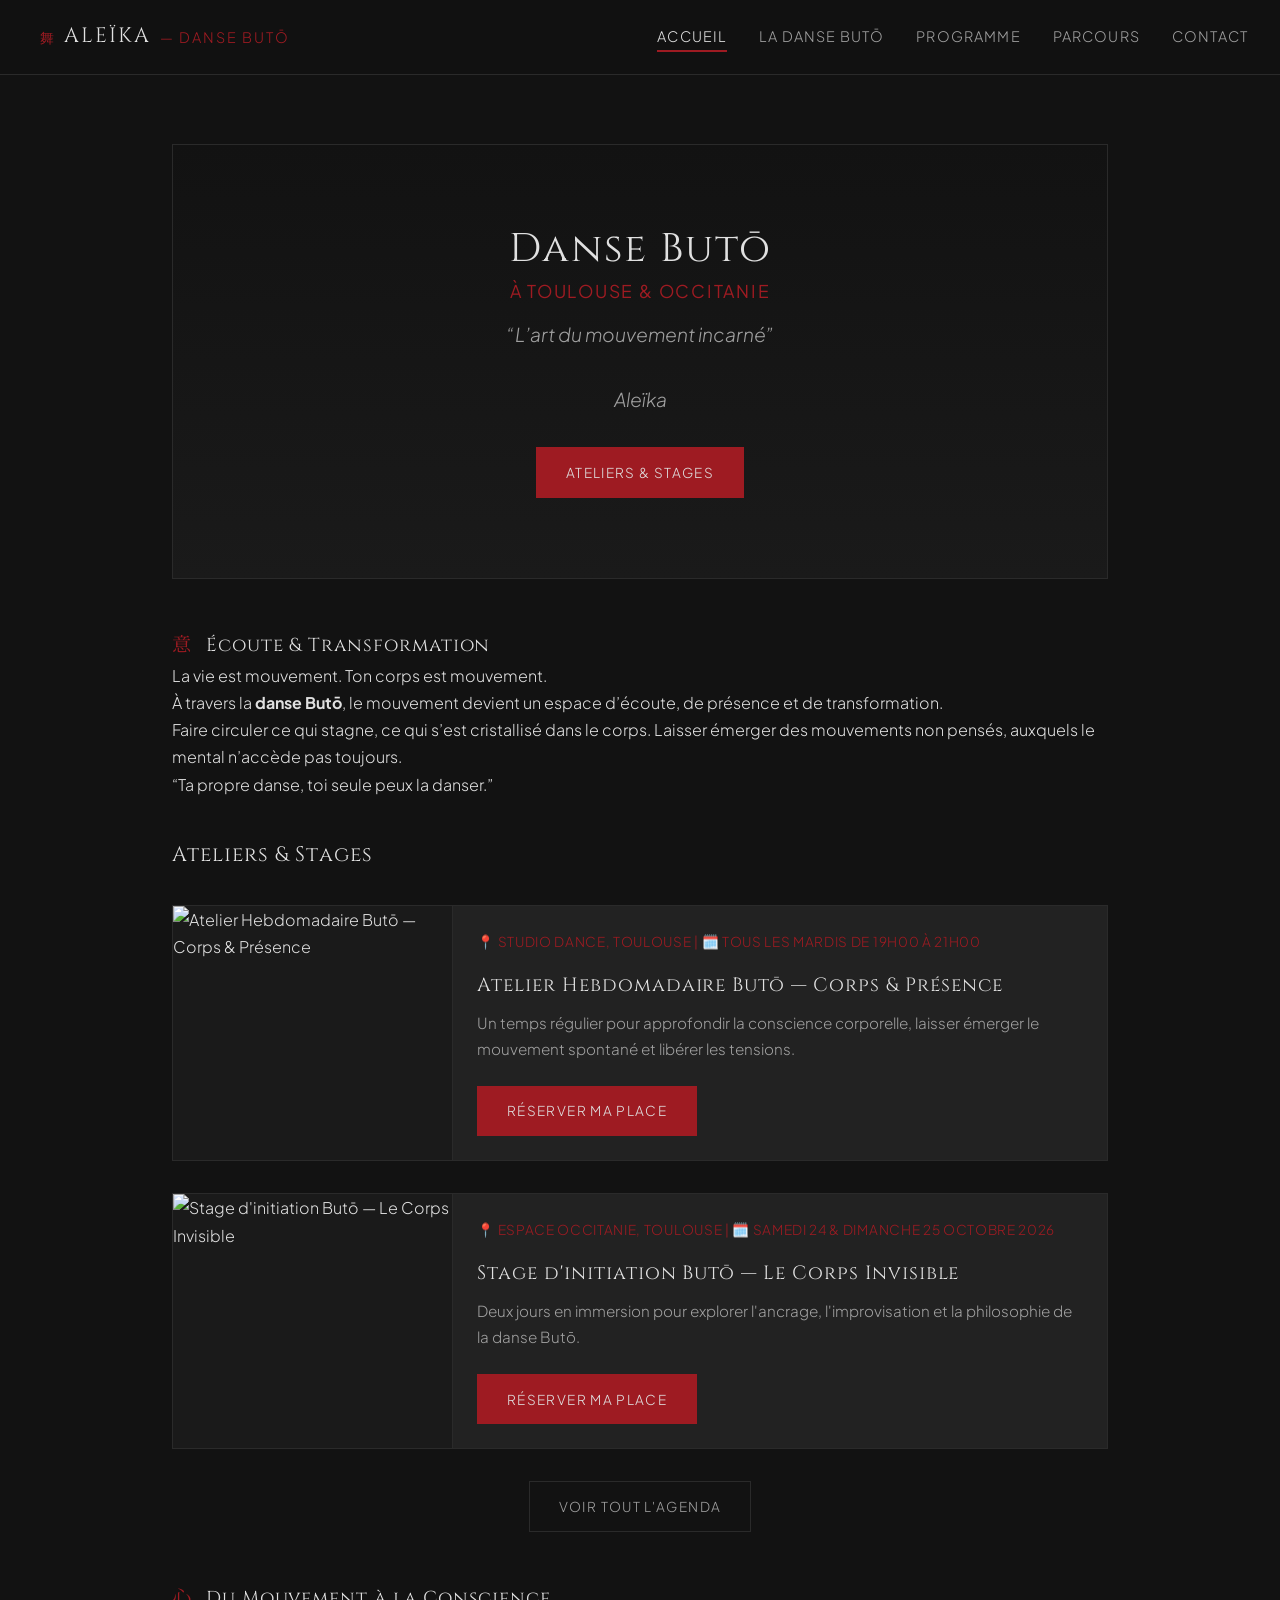
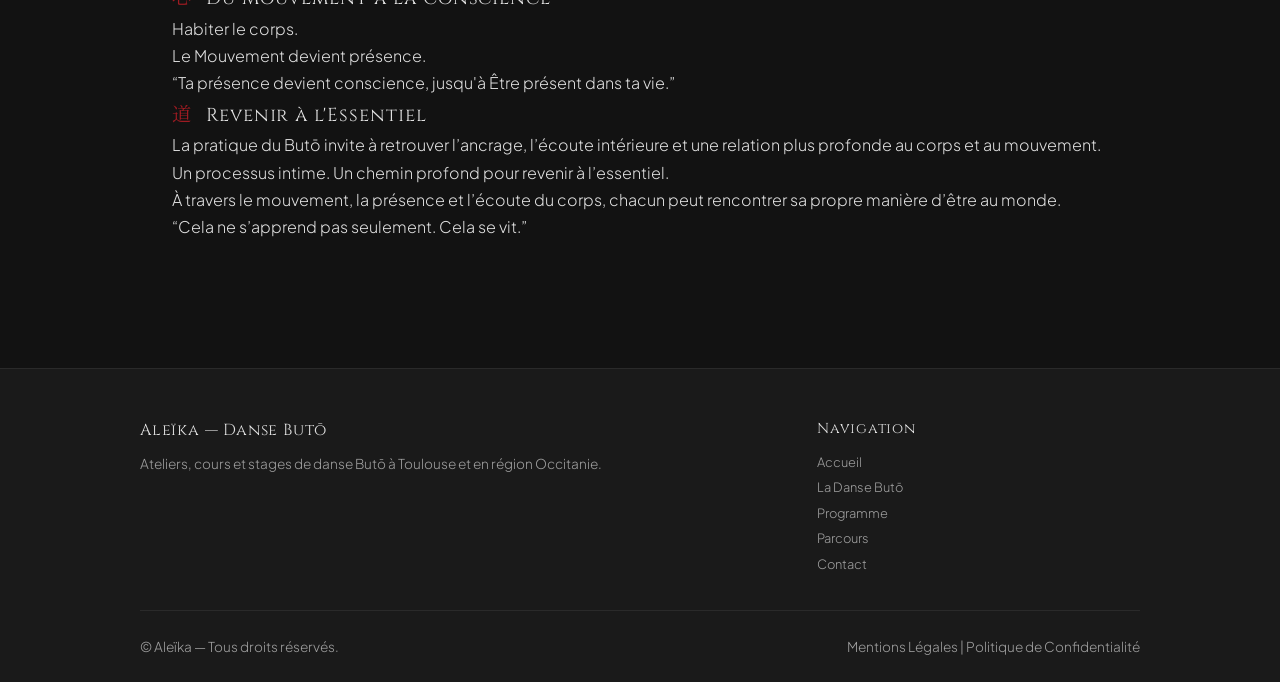
==== index.html @ 70f214c7 "Refactor hero section and add quote cards Updated subtitles and added quote cards for better content" ====
<!DOCTYPE html>
<html lang="fr">
<head>
  <meta charset="UTF-8">
  <meta name="viewport" content="width=device-width, initial-scale=1.0">
  <title>Aleïka — Danse Butō à Toulouse & Occitanie</title>
  <meta name="description" content="Ateliers, cours et stages de danse Butō à Toulouse et en région Occitanie avec Aleïka. L'art du mouvement incarné.">
  
  <link rel="preconnect" href="https://fonts.googleapis.com">
  <link rel="preconnect" href="https://fonts.gstatic.com" crossorigin>
  <link href="https://fonts.googleapis.com/css2?family=Cinzel:wght@400;600&family=Noto+Serif+JP:wght@300;400;600&family=Plus+Jakarta+Sans:wght@300;400;500;600&display=swap" rel="stylesheet">
  <link rel="stylesheet" href="style.css">
</head>
<body>

  <div id="main-header"></div>

  <main>
    <section class="page-section">
      
      <!-- HERO SECTION -->
      <div class="hero">
        <h1 class="page-title-hero">
          Danse Butō
          <span class="location-subtitle">à Toulouse & Occitanie</span>
        </h1>
        <p class="subtitle">“L’art du mouvement incarné”</p>
        <p class="subtitle brand-name">Aleïka</p>
        <a href="stages-ateliers.html" class="btn">Ateliers & Stages</a>
      </div>

      <!-- QUOTE BOX 1 : L'écoute du corps -->
      <article class="quote-card">
        <h3 class="quote-title"><span class="kanji-accent">意</span> Écoute & Transformation</h3>
        <div class="quote-body">
          <p>La vie est mouvement. Ton corps est mouvement.</p>
          <p>À travers la <strong>danse Butō</strong>, le mouvement devient un espace d’écoute, de présence et de transformation.</p>
          <p>Faire circuler ce qui stagne, ce qui s’est cristallisé dans le corps. Laisser émerger des mouvements non pensés, auxquels le mental n’accède pas toujours.</p>
        </div>
        <div class="quote-highlight">
          “Ta propre danse, toi seule peux la danser.”
        </div>
      </article>

      <!-- SECTION EVENEMENTS -->
      <h2 class="section-subtitle">Ateliers & Stages</h2>
      <div id="home-events-preview" class="events-grid"></div>
      
      <div style="text-align: center; margin-top: 2rem; margin-bottom: 3rem;">
        <a href="stages-ateliers.html" class="btn btn-secondary">Voir tout l'agenda</a>
      </div>

      <!-- QUOTE BOX 2 : La Présence et la Conscience -->
      <article class="quote-card">
        <h3 class="quote-title"><span class="kanji-accent">心</span> Du Mouvement à la Conscience</h3>
        <div class="quote-body">
          <p>Habiter le corps.</p>
          <p>Le Mouvement devient présence.</p>
        </div>
        <div class="quote-highlight">
          “Ta présence devient conscience, jusqu'à Être présent dans ta vie.”
        </div>
      </article>

      <!-- QUOTE BOX 3 : L'Expérience vécue -->
      <article class="quote-card">
        <h3 class="quote-title"><span class="kanji-accent">道</span> Revenir à l'Essentiel</h3>
        <div class="quote-body">
          <p>La pratique du Butō invite à retrouver l’ancrage, l’écoute intérieure et une relation plus profonde au corps et au mouvement.</p>
          <p>Un processus intime. Un chemin profond pour revenir à l’essentiel.</p>
          <p>À travers le mouvement, la présence et l’écoute du corps, chacun peut rencontrer sa propre manière d’être au monde.</p>
        </div>
        <div class="quote-highlight">
          “Cela ne s’apprend pas seulement. Cela se vit.”
        </div>
      </article>

    </section>
  </main>

  <div id="main-footer"></div>

  <script src="components.js"></script>
</body>
</html>
---- style.css ----
/* ==========================================================================
   1. CHARTE GRAPHIQUE & VARIABLES
   ========================================================================== */
:root {
  --bg-main: #121212;         /* Gris charbon très sombre */
  --bg-surface: #1a1a1a;      /* Charbon légèrement plus clair */
  --bg-card: #222222;         /* Cartes & modules */
  --text-main: #e0e0e0;       /* Blanc cassé / Gris clair */
  --text-muted: #a0a0a0;      /* Gris secondaire */
  --accent-carmine: #9e1b22;  /* Rouge carmin */
  --accent-hover: #bd2129;    /* Rouge carmin survol */
  --border-color: #2a2a2a;    /* Lignes épurées */
  --font-title: 'Cinzel', 'Noto Serif JP', serif;
  --font-body: 'Plus Jakarta Sans', sans-serif;
}

/* ==========================================================================
   2. REINITIALISATION & BASE
   ========================================================================== */
* {
  box-sizing: border-box;
  margin: 0;
  padding: 0;
}

html {
  scroll-behavior: smooth;
}

body {
  background-color: var(--bg-main);
  color: var(--text-main);
  font-family: var(--font-body);
  font-weight: 300;
  line-height: 1.7;
  overflow-x: hidden;
}

h1, h2, h3, h4 {
  font-family: var(--font-title);
  color: var(--text-main);
  font-weight: 400;
  letter-spacing: 0.05em;
}

a {
  color: inherit;
  text-decoration: none;
  transition: all 0.3s ease;
}

ul {
  list-style: none;
}

.kanji-accent {
  font-family: 'Noto Serif JP', serif;
  color: var(--accent-carmine);
  font-size: 1.2rem;
  margin-right: 8px;
}

/* ==========================================================================
   3. NAVIGATION (HEADER)
   ========================================================================== */
.header {
  position: fixed;
  top: 0;
  left: 0;
  width: 100%;
  background-color: rgba(18, 18, 18, 0.95);
  backdrop-filter: blur(8px);
  border-bottom: 1px solid var(--border-color);
  z-index: 1000;
  padding: 1.2rem 2rem;
  display: flex;
  justify-content: space-between;
  align-items: center;
}

.brand {
  font-family: var(--font-title);
  font-size: 1.3rem;
  letter-spacing: 0.1em;
  text-transform: uppercase;
  display: flex;
  align-items: center;
}

.brand span {
  color: var(--accent-carmine);
  margin-left: 0.5rem;
  font-size: 0.9rem;
  font-family: var(--font-body);
}

/* --- MENU DESKTOP (Fixé ici) --- */
.nav-menu {
  display: flex;             /* Affiche les liens en ligne sur PC */
  flex-direction: row;
  gap: 2rem;
  list-style: none;
  margin: 0;
  padding: 0;
}

.nav-link {
  font-size: 0.9rem;
  text-transform: uppercase;
  letter-spacing: 0.08em;
  color: var(--text-muted);
  cursor: pointer;
  position: relative;
  padding-bottom: 4px;
  text-decoration: none;
  display: inline-block;
}

.nav-link:hover,
.nav-link.active {
  color: var(--text-main);
}

.nav-link.active::after {
  content: '';
  position: absolute;
  bottom: 0;
  left: 0;
  width: 100%;
  height: 2px;
  background-color: var(--accent-carmine);
}

.menu-toggle {
  display: none; /* Caché sur desktop */
  background: none;
  border: none;
  color: var(--text-main);
  font-size: 1.5rem;
  cursor: pointer;
}

/* --- MENU MOBILE --- */
@media (max-width: 768px) {
  .menu-toggle {
    display: block; /* Visible uniquement sur mobile */
  }

  .nav-menu {
    position: fixed;
    top: 65px;
    left: 0;
    width: 100%;
    background-color: var(--bg-surface);
    flex-direction: column;
    gap: 0;
    border-bottom: 1px solid var(--border-color);
    display: none; /* Masqué par défaut sur mobile */
  }

  .nav-menu.mobile-open {
    display: flex; /* S'affiche quand le bouton burger est cliqué */
  }

  .nav-link {
    padding: 1.2rem 2rem;
    border-bottom: 1px solid var(--border-color);
    width: 100%;
    display: block;
  }

  .nav-link.active::after {
    display: none;
  }
}
/* ==========================================================================
   4. LAYOUT DES PAGES
   ========================================================================== */
main {
  margin-top: 80px;
  min-height: calc(100vh - 160px);
}

.page-section {
  padding: 4rem 2rem;
  max-width: 1000px;
  margin: 0 auto;
  animation: fadeIn 0.4s ease-in-out;
}

@keyframes fadeIn {
  from { opacity: 0; transform: translateY(8px); }
  to { opacity: 1; transform: translateY(0); }
}

/* ==========================================================================
   5. COMPOSANTS TYPOGRAPHIQUES & BOUTONS
   ========================================================================== */
.page-title {
  font-size: 2rem;
  margin-bottom: 2rem;
  border-bottom: 1px solid var(--border-color);
  padding-bottom: 1rem;
  position: relative;
}

.page-title::after {
  content: '';
  position: absolute;
  bottom: -1px;
  left: 0;
  width: 60px;
  height: 2px;
  background-color: var(--accent-carmine);
}

.section-subtitle {
  font-size: 1.3rem;
  margin: 2.5rem 0 1rem 0;
  color: var(--text-main);
}

.page-title-hero {
  font-size: 2.5rem; /* Très grand pour "Danse Butō" */
  font-family: var(--font-title);
  color: var(--text-main);
  text-align: center;
}

.location-subtitle {
  display: block; /* Met la localisation sur une ligne en dessous */
  font-size: 1.1rem; /* Plus petit et élégant */
  color: var(--accent-carmine);
  font-family: var(--font-body);
  letter-spacing: 0.1em;
  text-transform: uppercase;
  margin-top: 0.5rem;
}

.btn {
  display: inline-block;
  background-color: var(--accent-carmine);
  color: var(--text-main);
  padding: 0.8rem 1.8rem;
  border: 1px solid var(--accent-carmine);
  font-size: 0.85rem;
  text-transform: uppercase;
  letter-spacing: 0.1em;
  cursor: pointer;
  transition: all 0.3s ease;
  text-align: center;
}

.btn:hover {
  background-color: var(--accent-hover);
  border-color: var(--accent-hover);
}

.btn-secondary {
  background-color: transparent;
  border-color: var(--border-color);
  color: var(--text-muted);
}

.btn-secondary:hover {
  background-color: var(--bg-surface);
  border-color: var(--text-muted);
  color: var(--text-main);
}

.btn-disabled {
  background-color: #333333;
  border-color: #333333;
  color: #777777;
  cursor: not-allowed;
}

/* ==========================================================================
   6. SECTIONS SPECIFIQUES
   ========================================================================== */

/* Hero Section */
.hero {
  text-align: center;
  padding: 5rem 1rem;
  background: linear-gradient(180deg, var(--bg-main) 0%, var(--bg-surface) 100%);
  border: 1px solid var(--border-color);
  margin-bottom: 3rem;
}

.hero h1 {
  font-size: 2.5rem;
  margin-bottom: 1rem;
  line-height: 1.2;
}

.hero .subtitle {
  font-size: 1.2rem;
  color: var(--text-muted);
  font-style: italic;
  margin-bottom: 2rem;
}

/* Quote Box */
.quote-box {
  background-color: var(--bg-surface);
  border-left: 3px solid var(--accent-carmine);
  padding: 2rem;
  margin: 2rem 0;
  font-size: 1rem;
  line-height: 1.9;
}

.quote-box p {
  margin-bottom: 1rem;
}

.quote-box p:last-child {
  margin-bottom: 0;
}

.highlight {
  color: var(--text-main);
  font-weight: 600;
}

/* Events Grid */
.events-grid {
  display: grid;
  grid-template-columns: 1fr;
  gap: 2rem;
  margin-top: 2rem;
}

.event-card {
  background-color: var(--bg-card);
  border: 1px solid var(--border-color);
  display: flex;
  flex-direction: column;
  overflow: hidden;
}

@media (min-width: 768px) {
  .event-card {
    flex-direction: row;
  }
}

.event-image {
  width: 100%;
  height: 200px;
  object-fit: cover;
  background-color: var(--bg-surface);
  border-bottom: 1px solid var(--border-color);
}

@media (min-width: 768px) {
  .event-image {
    width: 30%;
    height: auto;
    border-bottom: none;
    border-right: 1px solid var(--border-color);
  }
}

.event-content {
  padding: 1.5rem;
  flex: 1;
  display: flex;
  flex-direction: column;
  justify-content: space-between;
}

.event-title {
  font-size: 1.2rem;
  margin-bottom: 0.5rem;
}

.event-meta {
  font-size: 0.85rem;
  color: var(--accent-carmine);
  margin-bottom: 1rem;
  text-transform: uppercase;
  letter-spacing: 0.05em;
}

.event-desc {
  font-size: 0.95rem;
  color: var(--text-muted);
  margin-bottom: 1.5rem;
}

.event-footer {
  display: flex;
  justify-content: flex-start;
  align-items: center;
  margin-top: auto;
}

/* Grille Tarifaire */
.pricing-grid {
  display: grid;
  grid-template-columns: 1fr;
  gap: 1.5rem;
  margin: 2rem 0;
}

@media (min-width: 600px) {
  .pricing-grid {
    grid-template-columns: 1fr 1fr;
  }
}

.pricing-card {
  background-color: var(--bg-surface);
  border: 1px solid var(--border-color);
  padding: 1.5rem;
}

.pricing-card h3 {
  font-size: 1.1rem;
  margin-bottom: 1rem;
  color: var(--accent-carmine);
}

/* Social Links */
.social-links {
  display: flex;
  gap: 1.5rem;
  margin-top: 1.5rem;
}

.social-link {
  display: inline-flex;
  align-items: center;
  gap: 0.5rem;
  color: var(--text-muted);
  border: 1px solid var(--border-color);
  padding: 0.5rem 1rem;
  font-size: 0.85rem;
}

.social-link:hover {
  color: var(--text-main);
  border-color: var(--accent-carmine);
}

/* ==========================================================================
   7. FOOTER
   ========================================================================== */
.footer {
  background-color: var(--bg-surface);
  border-top: 1px solid var(--border-color);
  padding: 3rem 2rem 1.5rem 2rem;
  margin-top: 4rem;
  font-size: 0.85rem;
  color: var(--text-muted);
}

.footer-content {
  max-width: 1000px;
  margin: 0 auto;
  display: grid;
  grid-template-columns: 1fr;
  gap: 2rem;
  margin-bottom: 2rem;
}

@media (min-width: 768px) {
  .footer-content {
    grid-template-columns: 2fr 1fr;
  }
}

.footer-links a:hover {
  color: var(--text-main);
}

.footer-bottom {
  max-width: 1000px;
  margin: 0 auto;
  padding-top: 1.5rem;
  border-top: 1px solid var(--border-color);
  display: flex;
  flex-direction: column;
  gap: 1rem;
  align-items: center;
  text-align: center;
}

@media (min-width: 600px) {
  .footer-bottom {
    flex-direction: row;
    justify-content: space-between;
  }
}
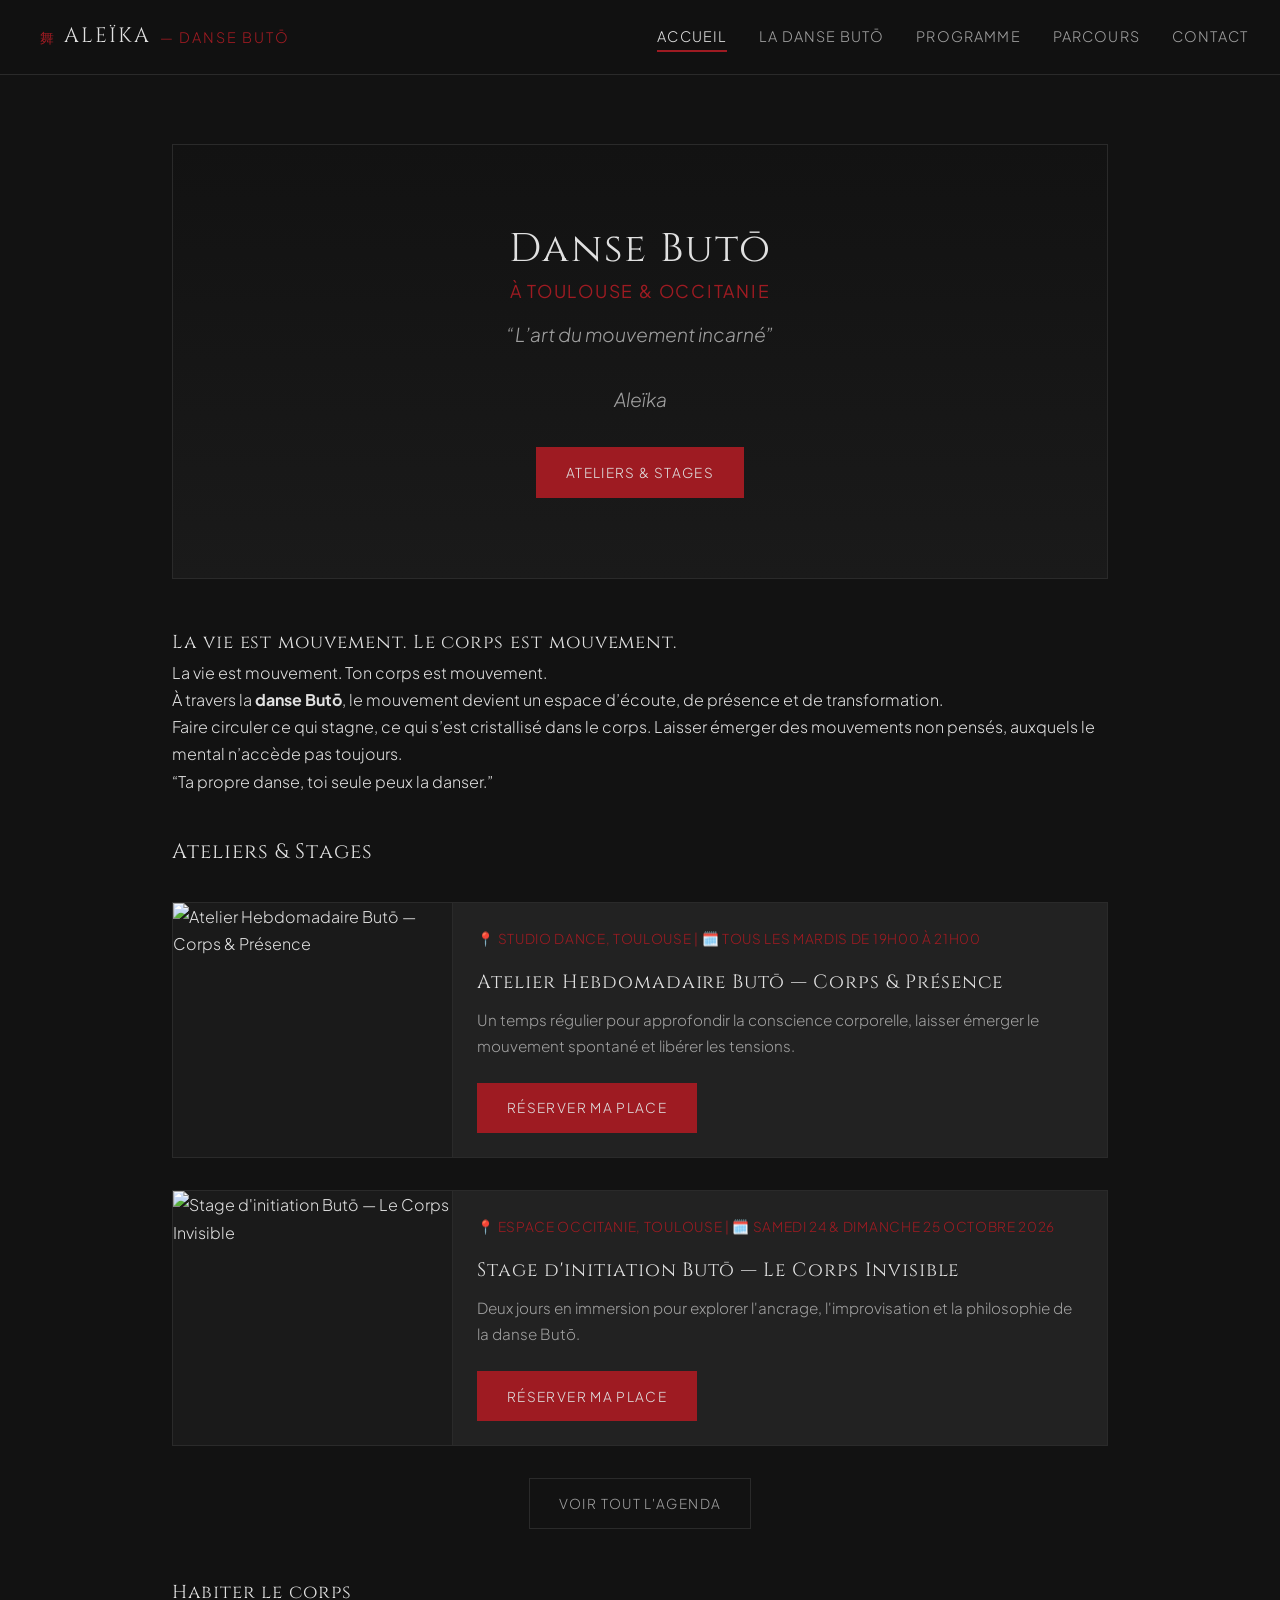
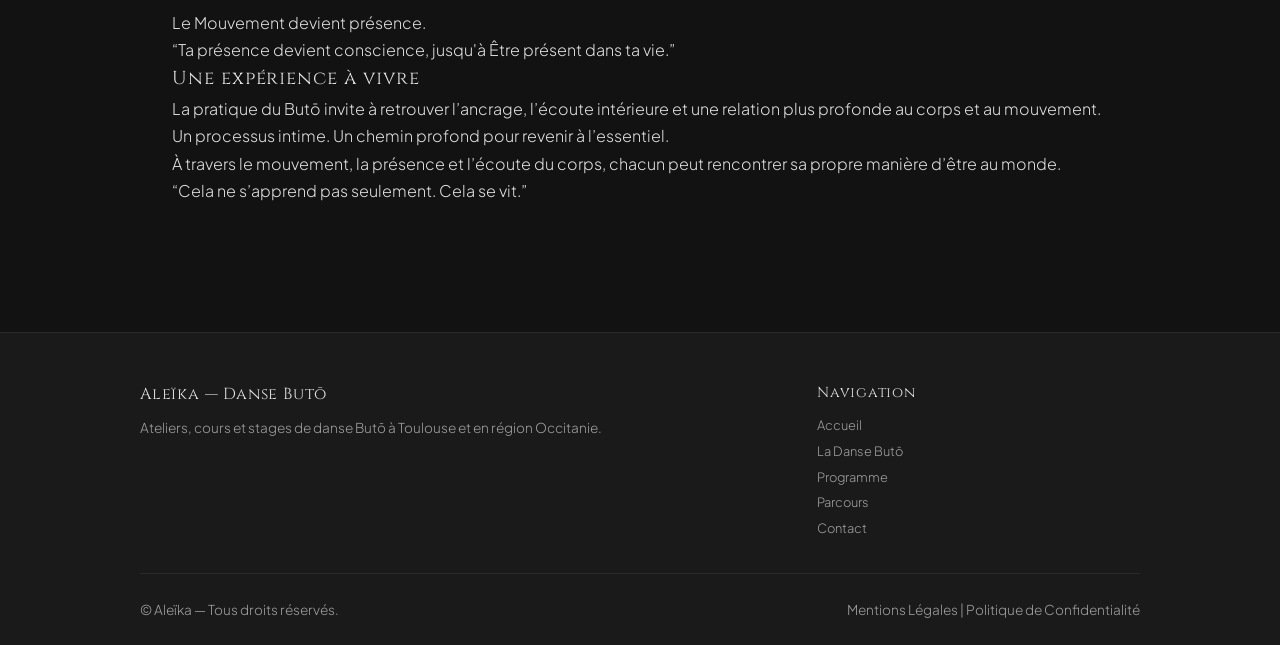
==== commit b9923182: "Update quote titles in index.html" ====
--- a/index.html
+++ b/index.html
@@ -31,7 +31,7 @@
 
       <!-- QUOTE BOX 1 : L'écoute du corps -->
       <article class="quote-card">
-        <h3 class="quote-title"><span class="kanji-accent">意</span> Écoute & Transformation</h3>
+        <h3 class="quote-title">La vie est mouvement. Le corps est mouvement.</h3>
         <div class="quote-body">
           <p>La vie est mouvement. Ton corps est mouvement.</p>
           <p>À travers la <strong>danse Butō</strong>, le mouvement devient un espace d’écoute, de présence et de transformation.</p>
@@ -52,9 +52,8 @@
 
       <!-- QUOTE BOX 2 : La Présence et la Conscience -->
       <article class="quote-card">
-        <h3 class="quote-title"><span class="kanji-accent">心</span> Du Mouvement à la Conscience</h3>
+        <h3 class="quote-title">Habiter le corps</h3>
         <div class="quote-body">
-          <p>Habiter le corps.</p>
           <p>Le Mouvement devient présence.</p>
         </div>
         <div class="quote-highlight">
@@ -64,7 +63,7 @@
 
       <!-- QUOTE BOX 3 : L'Expérience vécue -->
       <article class="quote-card">
-        <h3 class="quote-title"><span class="kanji-accent">道</span> Revenir à l'Essentiel</h3>
+        <h3 class="quote-title">Une expérience à vivre</h3>
         <div class="quote-body">
           <p>La pratique du Butō invite à retrouver l’ancrage, l’écoute intérieure et une relation plus profonde au corps et au mouvement.</p>
           <p>Un processus intime. Un chemin profond pour revenir à l’essentiel.</p>
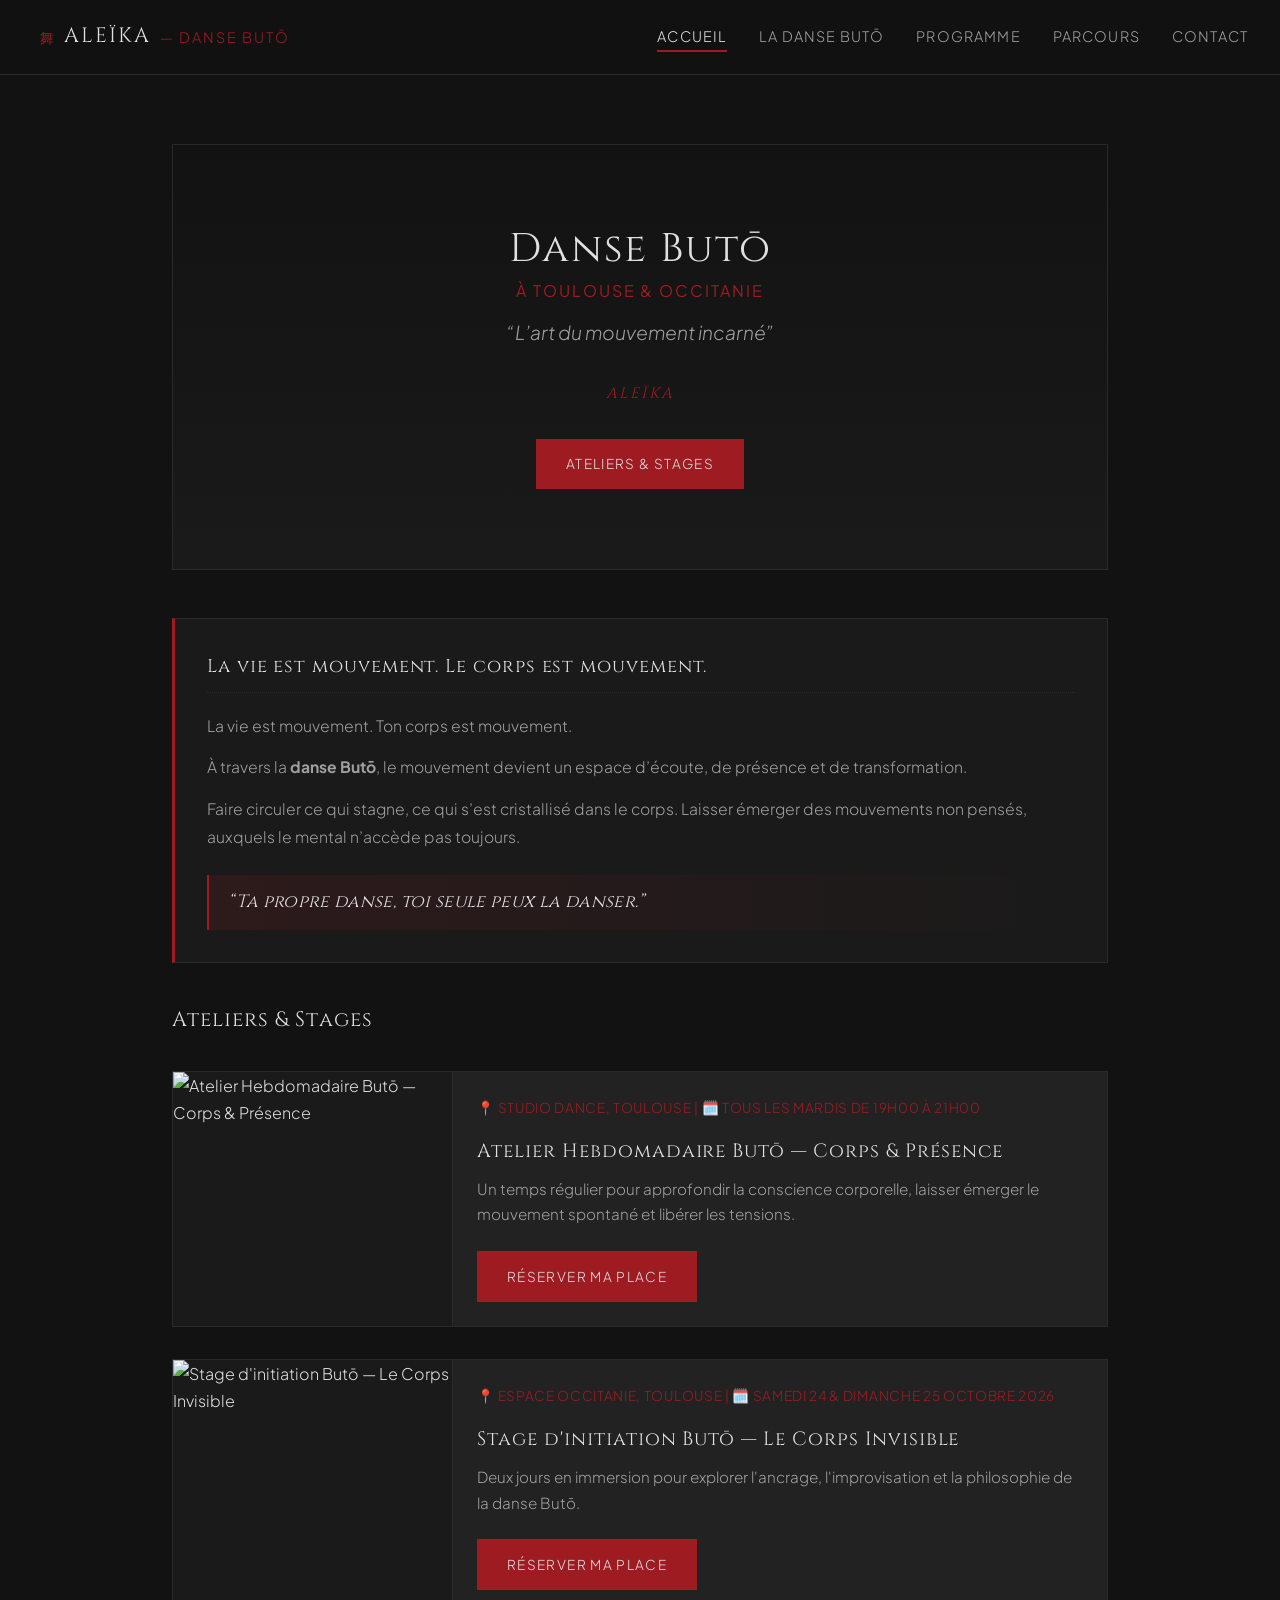
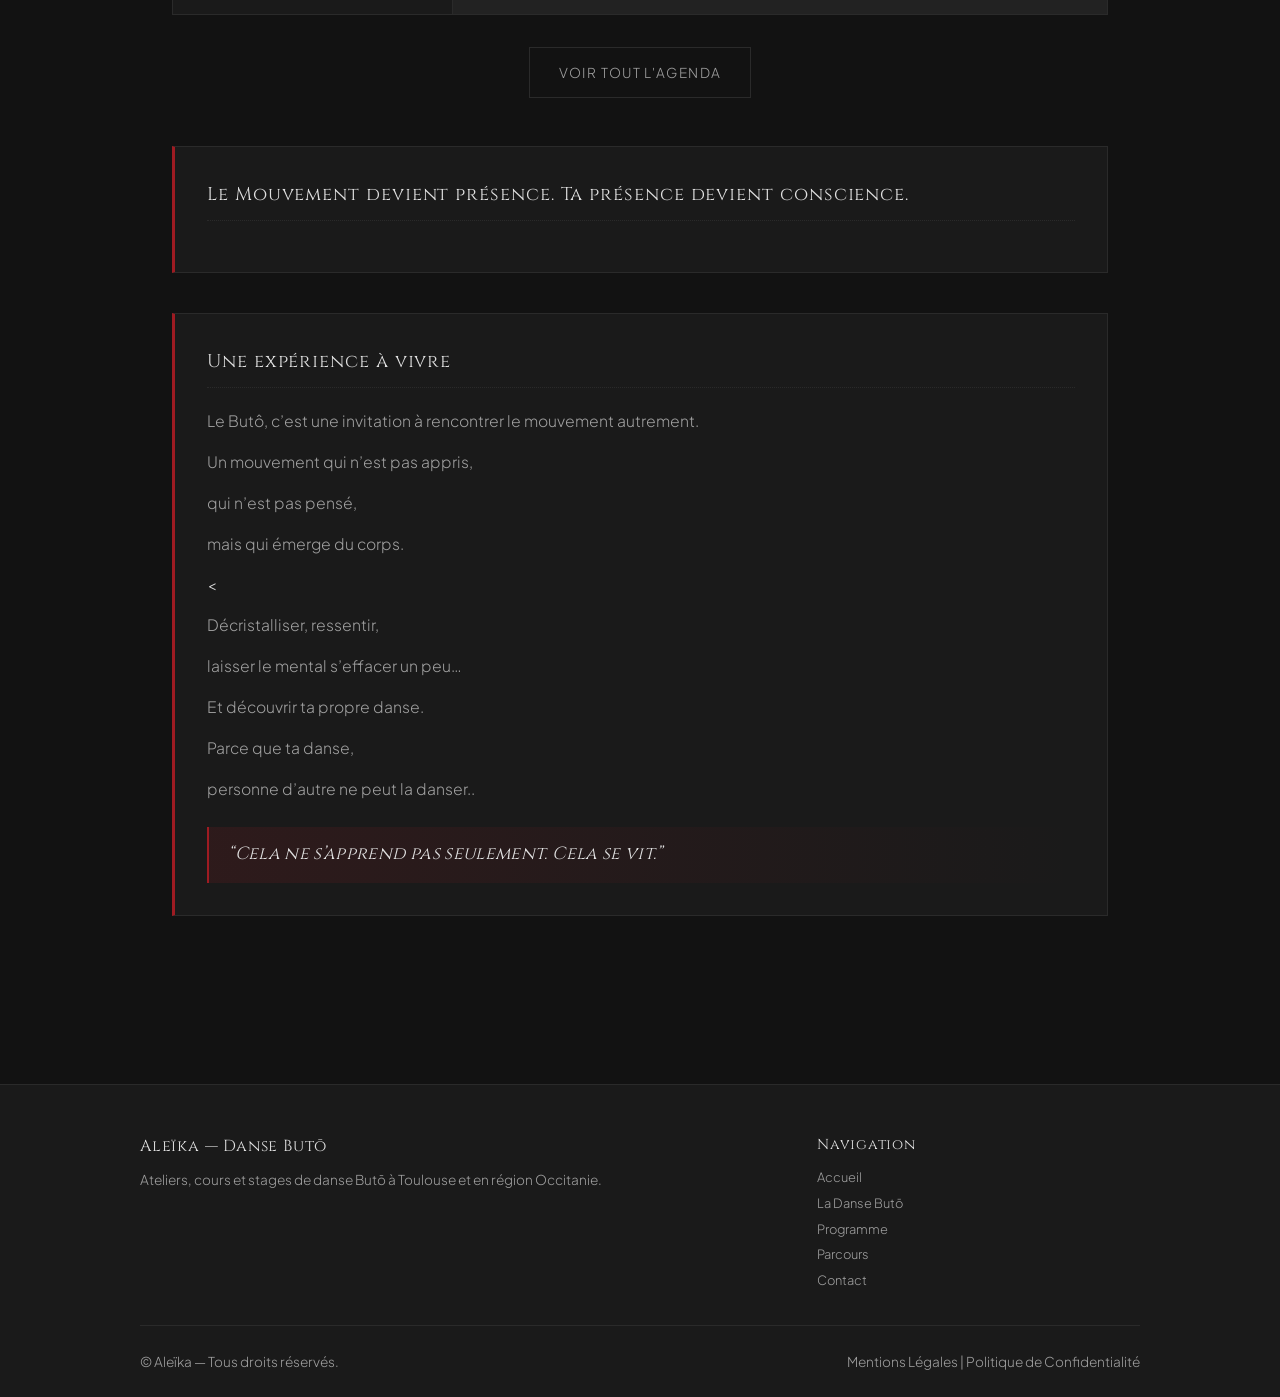
==== commit 7877b448: "Revise quotes and expand content in index.html Updated quotes and added new paragraphs to enhance th" ====
--- a/index.html
+++ b/index.html
@@ -52,22 +52,28 @@
 
       <!-- QUOTE BOX 2 : La Présence et la Conscience -->
       <article class="quote-card">
-        <h3 class="quote-title">Habiter le corps</h3>
-        <div class="quote-body">
-          <p>Le Mouvement devient présence.</p>
-        </div>
-        <div class="quote-highlight">
-          “Ta présence devient conscience, jusqu'à Être présent dans ta vie.”
-        </div>
+        <h3 class="quote-title">Le Mouvement devient présence. Ta présence devient conscience.</h3>
       </article>
 
       <!-- QUOTE BOX 3 : L'Expérience vécue -->
       <article class="quote-card">
         <h3 class="quote-title">Une expérience à vivre</h3>
         <div class="quote-body">
-          <p>La pratique du Butō invite à retrouver l’ancrage, l’écoute intérieure et une relation plus profonde au corps et au mouvement.</p>
-          <p>Un processus intime. Un chemin profond pour revenir à l’essentiel.</p>
-          <p>À travers le mouvement, la présence et l’écoute du corps, chacun peut rencontrer sa propre manière d’être au monde.</p>
+          <p>Le Butô, c’est une invitation à rencontrer le mouvement autrement.</p>
+          <p></p>
+        <p>Un mouvement qui n’est pas appris,</p>
+        <p>qui n’est pas pensé,</p>
+        <p>mais qui émerge du corps.</p>
+        <<p></p>
+        <p>Décristalliser, ressentir,</p>
+        <p>laisser le mental s’effacer un peu…</p>
+        <p></p>
+      
+        <p>Et découvrir ta propre danse.</p>
+        <p></p>
+        
+        <p>Parce que ta danse,</p>
+        <p>personne d’autre ne peut la danser..</p>
         </div>
         <div class="quote-highlight">
           “Cela ne s’apprend pas seulement. Cela se vit.”
--- a/style.css
+++ b/style.css
@@ -301,22 +301,80 @@
   margin-bottom: 2rem;
 }
 
-/* Quote Box */
-.quote-box {
+/* ==========================================================================
+   CARTES CITATIONS / QUOTES ENRICHIES
+   ========================================================================== */
+.quote-card {
   background-color: var(--bg-surface);
+  border: 1px solid var(--border-color);
   border-left: 3px solid var(--accent-carmine);
   padding: 2rem;
-  margin: 2rem 0;
+  margin: 2.5rem 0;
+  position: relative;
+  transition: transform 0.3s ease, border-color 0.3s ease;
+}
+
+.quote-card:hover {
+  border-color: var(--border-color);
+  border-left-color: var(--accent-hover);
+}
+
+/* Titre du bloc quote */
+.quote-title {
+  font-family: var(--font-title);
+  font-size: 1.15rem;
+  color: var(--text-main);
+  margin-bottom: 1.2rem;
+  display: flex;
+  align-items: center;
+  letter-spacing: 0.05em;
+  border-bottom: 1px dotted var(--border-color);
+  padding-bottom: 0.6rem;
+}
+
+/* Corps du texte */
+.quote-body p {
+  color: var(--text-muted);
+  font-size: 0.98rem;
+  line-height: 1.8;
+  margin-bottom: 0.8rem;
+}
+
+.quote-body p:last-child {
+  margin-bottom: 0;
+}
+
+/* Phrase clé / Highlight */
+.quote-highlight {
+  margin-top: 1.5rem;
+  padding-top: 1rem;
+  font-family: var(--font-title);
+  font-size: 1.1rem;
+  font-style: italic;
+  color: var(--text-main);
+  background: linear-gradient(90deg, rgba(158, 27, 34, 0.15) 0%, transparent 100%);
+  padding: 0.8rem 1.2rem;
+  border-left: 2px solid var(--accent-carmine);
+  letter-spacing: 0.02em;
+}
+
+/* Subtitles Hero */
+.page-title-hero .location-subtitle {
+  display: block;
   font-size: 1rem;
-  line-height: 1.9;
-}
-
-.quote-box p {
-  margin-bottom: 1rem;
-}
-
-.quote-box p:last-child {
-  margin-bottom: 0;
+  color: var(--accent-carmine);
+  font-family: var(--font-body);
+  letter-spacing: 0.12em;
+  text-transform: uppercase;
+  margin-top: 0.5rem;
+}
+
+.hero .brand-name {
+  font-family: var(--font-title);
+  text-transform: uppercase;
+  letter-spacing: 0.15em;
+  color: var(--accent-carmine);
+  font-size: 0.95rem;
 }
 
 .highlight {
@@ -494,3 +552,110 @@
     justify-content: space-between;
   }
 }
+
+/* ==========================================================================
+   PAGE LA DANSE BUTO (MISE EN VALEUR)
+   ========================================================================== */
+.lead-text {
+  font-size: 1.05rem;
+  line-height: 1.8;
+  color: var(--text-main);
+  margin-bottom: 2rem;
+}
+
+/* Grille des 3 Piliers */
+.pillars-grid {
+  display: grid;
+  grid-template-columns: 1fr;
+  gap: 1.5rem;
+  margin: 2rem 0;
+}
+
+@media (min-width: 768px) {
+  .pillars-grid {
+    grid-template-columns: repeat(3, 1fr);
+  }
+}
+
+.pillar-card {
+  background-color: var(--bg-surface);
+  border: 1px solid var(--border-color);
+  padding: 1.8rem 1.2rem;
+  text-align: center;
+  transition: border-color 0.3s ease;
+}
+
+.pillar-card:hover {
+  border-color: var(--accent-carmine);
+}
+
+.pillar-icon {
+  font-size: 2rem;
+  margin-bottom: 0.8rem;
+}
+
+.pillar-card h3 {
+  font-size: 1.05rem;
+  color: var(--text-main);
+  margin-bottom: 0.8rem;
+}
+
+.pillar-card p {
+  font-size: 0.9rem;
+  color: var(--text-muted);
+  line-height: 1.6;
+}
+
+/* Section "À qui s'adressent les cours" */
+.audience-box {
+  background-color: var(--bg-surface);
+  border: 1px solid var(--border-color);
+  padding: 2rem;
+  margin: 2.5rem 0;
+}
+
+.audience-list {
+  margin-top: 1.2rem;
+  padding-left: 0;
+  list-style: none;
+}
+
+.audience-list li {
+  position: relative;
+  padding-left: 1.8rem;
+  margin-bottom: 1rem;
+  font-size: 0.95rem;
+  color: var(--text-muted);
+  line-height: 1.7;
+}
+
+.audience-list li::before {
+  content: '✦';
+  position: absolute;
+  left: 0;
+  color: var(--accent-carmine);
+}
+
+.audience-list strong {
+  color: var(--text-main);
+}
+
+/* Bloc d'Appel à l'action (CTA) */
+.cta-block {
+  text-align: center;
+  padding: 3rem 1.5rem;
+  background: linear-gradient(180deg, var(--bg-surface) 0%, var(--bg-main) 100%);
+  border: 1px solid var(--border-color);
+  margin-top: 3rem;
+}
+
+.cta-block h3 {
+  font-size: 1.4rem;
+  margin-bottom: 0.5rem;
+}
+
+.cta-block p {
+  color: var(--text-muted);
+  margin-bottom: 1.5rem;
+  font-size: 0.95rem;
+}
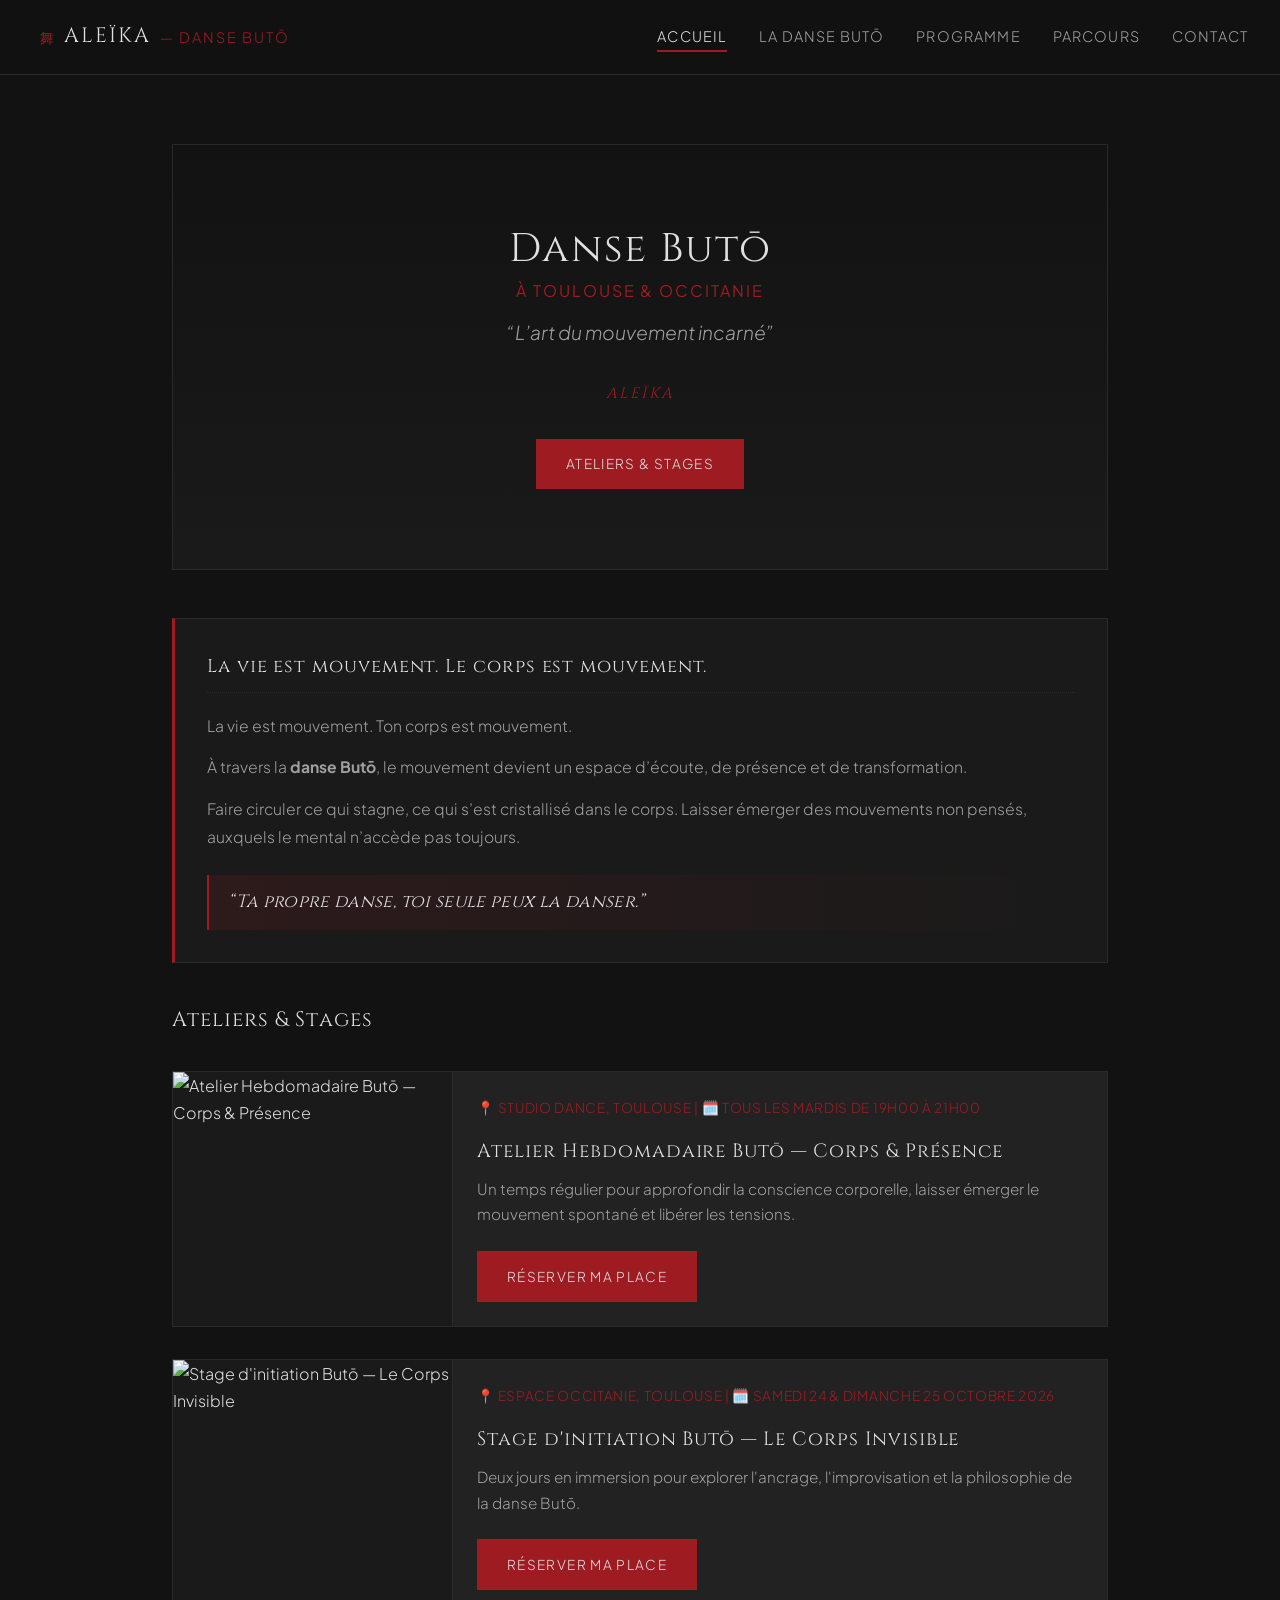
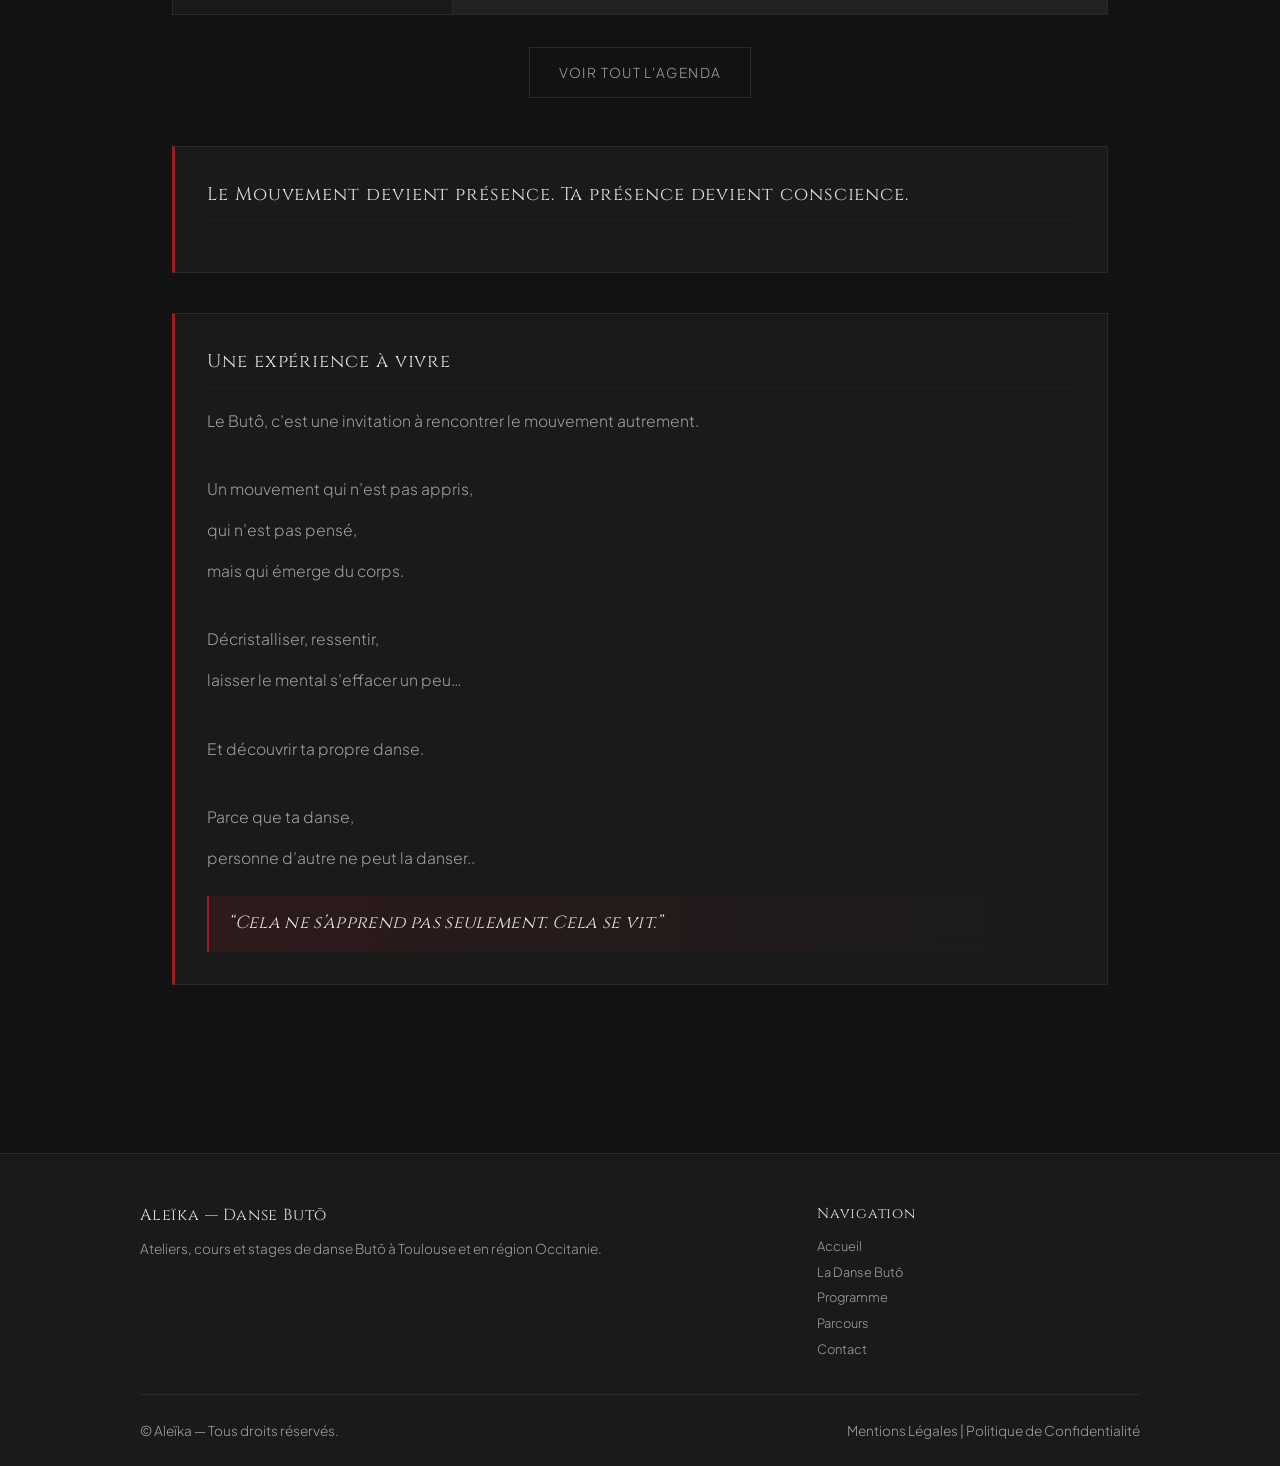
==== commit 6b9f76f3: "Improve spacing in quote section of index.html Added line breaks for better spacing in the quote sec" ====
--- a/index.html
+++ b/index.html
@@ -60,17 +60,20 @@
         <h3 class="quote-title">Une expérience à vivre</h3>
         <div class="quote-body">
           <p>Le Butô, c’est une invitation à rencontrer le mouvement autrement.</p>
-          <p></p>
+          <br>
         <p>Un mouvement qui n’est pas appris,</p>
         <p>qui n’est pas pensé,</p>
         <p>mais qui émerge du corps.</p>
-        <<p></p>
+          
+        <br>
+          
         <p>Décristalliser, ressentir,</p>
         <p>laisser le mental s’effacer un peu…</p>
-        <p></p>
+          
+        <br>
       
         <p>Et découvrir ta propre danse.</p>
-        <p></p>
+        <br>
         
         <p>Parce que ta danse,</p>
         <p>personne d’autre ne peut la danser..</p>
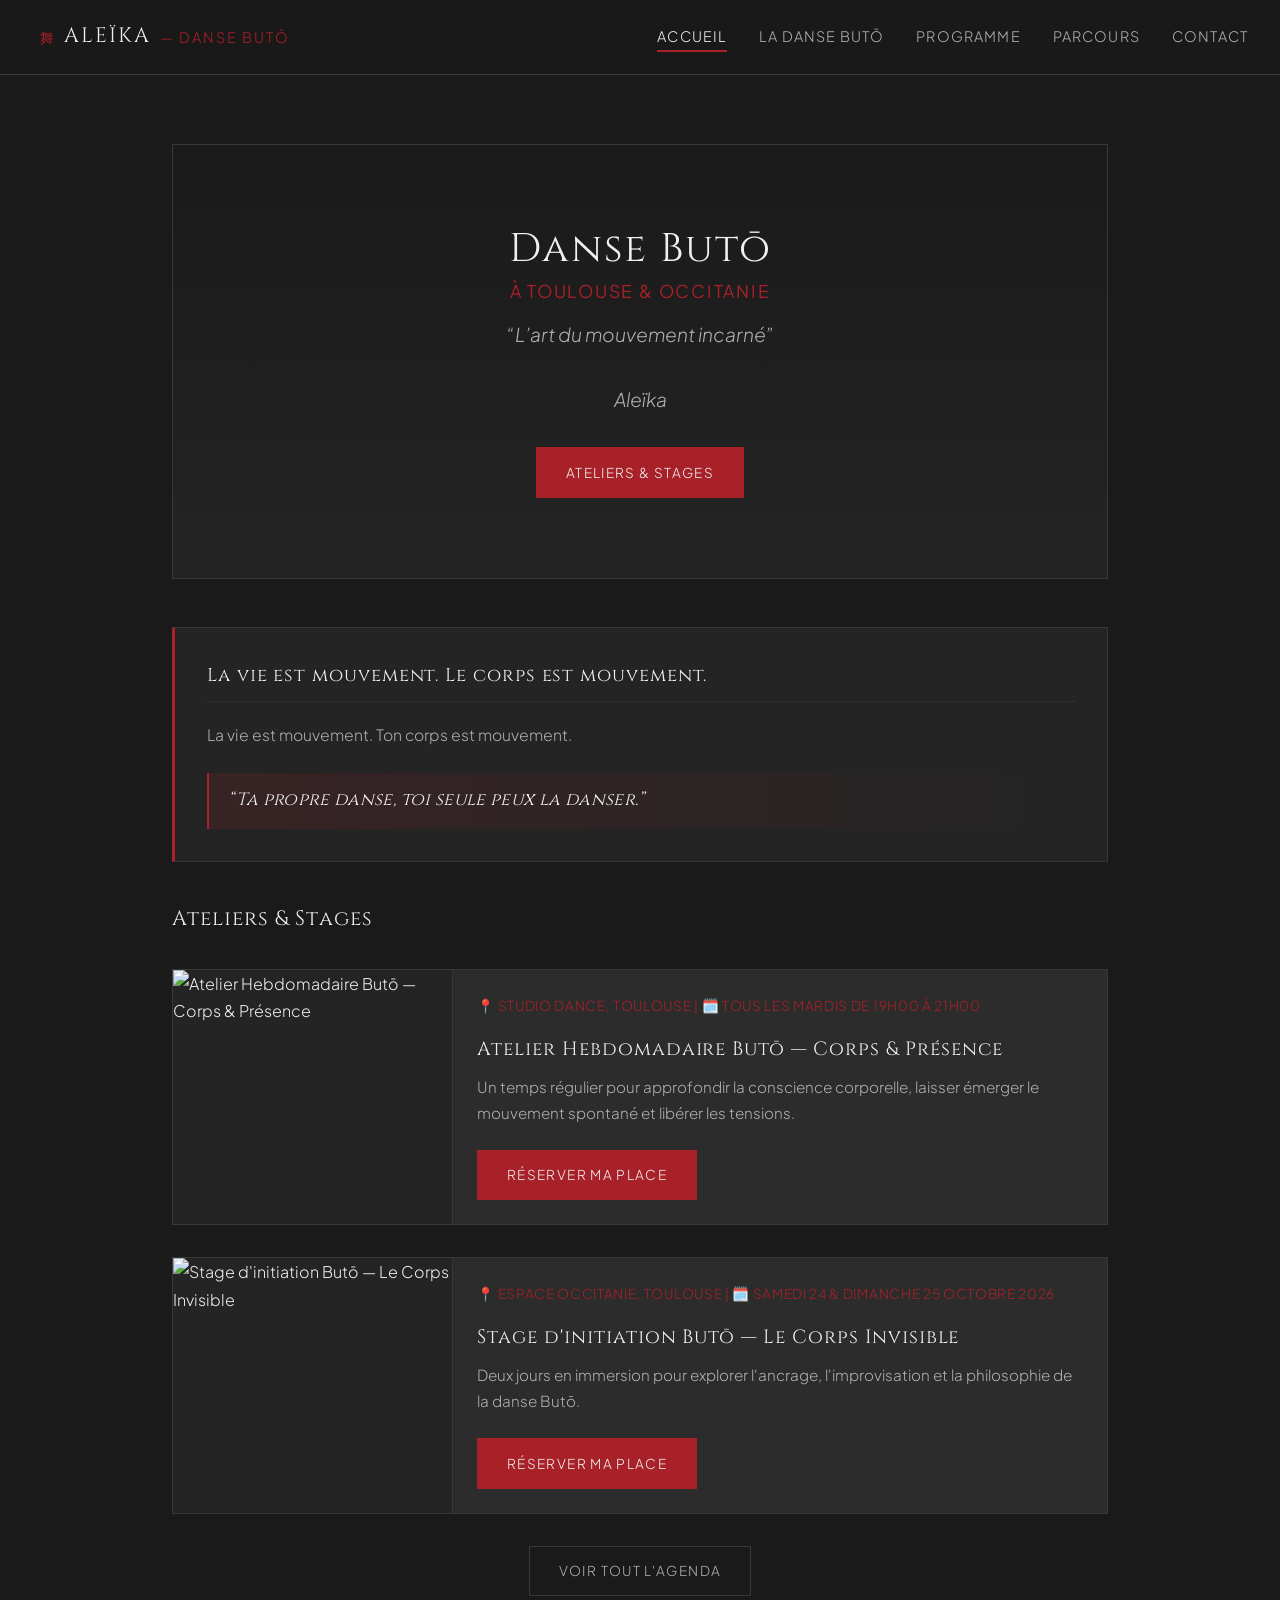
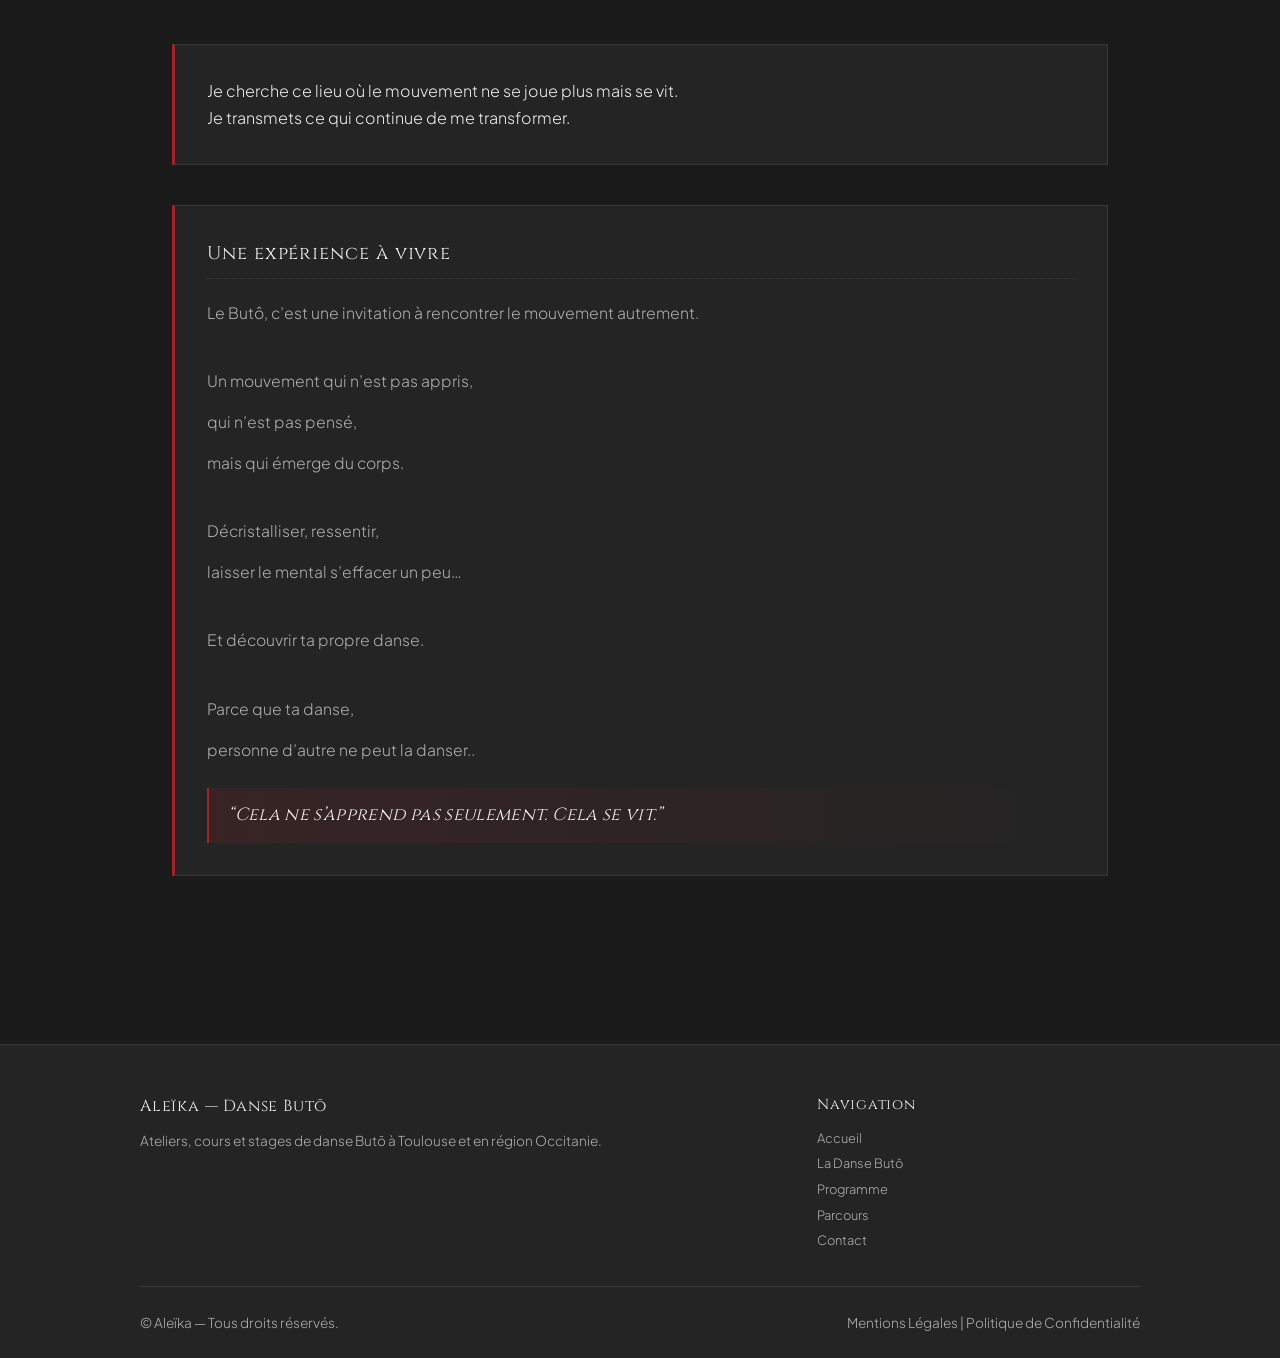
==== commit 63bd1078: "Update quotes in index.html Removed two paragraphs from the first quote card and added two new parag" ====
--- a/index.html
+++ b/index.html
@@ -34,8 +34,6 @@
         <h3 class="quote-title">La vie est mouvement. Le corps est mouvement.</h3>
         <div class="quote-body">
           <p>La vie est mouvement. Ton corps est mouvement.</p>
-          <p>À travers la <strong>danse Butō</strong>, le mouvement devient un espace d’écoute, de présence et de transformation.</p>
-          <p>Faire circuler ce qui stagne, ce qui s’est cristallisé dans le corps. Laisser émerger des mouvements non pensés, auxquels le mental n’accède pas toujours.</p>
         </div>
         <div class="quote-highlight">
           “Ta propre danse, toi seule peux la danser.”
@@ -52,7 +50,8 @@
 
       <!-- QUOTE BOX 2 : La Présence et la Conscience -->
       <article class="quote-card">
-        <h3 class="quote-title">Le Mouvement devient présence. Ta présence devient conscience.</h3>
+        <p>Je cherche ce lieu où le mouvement ne se joue plus mais se vit.</p>
+        <p>Je transmets ce qui continue de me transformer.</p>
       </article>
 
       <!-- QUOTE BOX 3 : L'Expérience vécue -->
--- a/style.css
+++ b/style.css
@@ -1,15 +1,15 @@
 /* ==========================================================================
-   1. CHARTE GRAPHIQUE & VARIABLES
+   1. CHARTE GRAPHIQUE & VARIABLES (Ajustée pour un fond plus clair)
    ========================================================================== */
 :root {
-  --bg-main: #121212;         /* Gris charbon très sombre */
-  --bg-surface: #1a1a1a;      /* Charbon légèrement plus clair */
-  --bg-card: #222222;         /* Cartes & modules */
-  --text-main: #e0e0e0;       /* Blanc cassé / Gris clair */
-  --text-muted: #a0a0a0;      /* Gris secondaire */
-  --accent-carmine: #9e1b22;  /* Rouge carmin */
-  --accent-hover: #bd2129;    /* Rouge carmin survol */
-  --border-color: #2a2a2a;    /* Lignes épurées */
+  --bg-main: #1a1a1a;         /* Gris charbon plus lumineux */
+  --bg-surface: #242424;      /* Surface légèrement plus claire */
+  --bg-card: #2c2c2c;         /* Cartes & modules bien contrastés */
+  --text-main: #f0f0f0;       /* Blanc cassé très lisible */
+  --text-muted: #b0b0b0;      /* Gris secondaire optimisé */
+  --accent-carmine: #a82028;  /* Rouge carmin (légèrement ajusté pour le contraste) */
+  --accent-hover: #c92a34;    /* Rouge carmin survol */
+  --border-color: #383838;    /* Lignes épurées et visibles */
   --font-title: 'Cinzel', 'Noto Serif JP', serif;
   --font-body: 'Plus Jakarta Sans', sans-serif;
 }
@@ -68,7 +68,7 @@
   top: 0;
   left: 0;
   width: 100%;
-  background-color: rgba(18, 18, 18, 0.95);
+  background-color: rgba(26, 26, 26, 0.95);
   backdrop-filter: blur(8px);
   border-bottom: 1px solid var(--border-color);
   z-index: 1000;
@@ -94,9 +94,8 @@
   font-family: var(--font-body);
 }
 
-/* --- MENU DESKTOP (Fixé ici) --- */
 .nav-menu {
-  display: flex;             /* Affiche les liens en ligne sur PC */
+  display: flex;
   flex-direction: row;
   gap: 2rem;
   list-style: none;
@@ -132,7 +131,7 @@
 }
 
 .menu-toggle {
-  display: none; /* Caché sur desktop */
+  display: none;
   background: none;
   border: none;
   color: var(--text-main);
@@ -140,10 +139,9 @@
   cursor: pointer;
 }
 
-/* --- MENU MOBILE --- */
 @media (max-width: 768px) {
   .menu-toggle {
-    display: block; /* Visible uniquement sur mobile */
+    display: block;
   }
 
   .nav-menu {
@@ -155,11 +153,11 @@
     flex-direction: column;
     gap: 0;
     border-bottom: 1px solid var(--border-color);
-    display: none; /* Masqué par défaut sur mobile */
+    display: none;
   }
 
   .nav-menu.mobile-open {
-    display: flex; /* S'affiche quand le bouton burger est cliqué */
+    display: flex;
   }
 
   .nav-link {
@@ -173,6 +171,7 @@
     display: none;
   }
 }
+
 /* ==========================================================================
    4. LAYOUT DES PAGES
    ========================================================================== */
@@ -221,15 +220,15 @@
 }
 
 .page-title-hero {
-  font-size: 2.5rem; /* Très grand pour "Danse Butō" */
+  font-size: 2.5rem;
   font-family: var(--font-title);
   color: var(--text-main);
   text-align: center;
 }
 
 .location-subtitle {
-  display: block; /* Met la localisation sur une ligne en dessous */
-  font-size: 1.1rem; /* Plus petit et élégant */
+  display: block;
+  font-size: 1.1rem;
   color: var(--accent-carmine);
   font-family: var(--font-body);
   letter-spacing: 0.1em;
@@ -269,8 +268,8 @@
 }
 
 .btn-disabled {
-  background-color: #333333;
-  border-color: #333333;
+  background-color: #383838;
+  border-color: #383838;
   color: #777777;
   cursor: not-allowed;
 }
@@ -278,8 +277,6 @@
 /* ==========================================================================
    6. SECTIONS SPECIFIQUES
    ========================================================================== */
-
-/* Hero Section */
 .hero {
   text-align: center;
   padding: 5rem 1rem;
@@ -301,9 +298,7 @@
   margin-bottom: 2rem;
 }
 
-/* ==========================================================================
-   CARTES CITATIONS / QUOTES ENRICHIES
-   ========================================================================== */
+/* --- CARTES CITATIONS --- */
 .quote-card {
   background-color: var(--bg-surface);
   border: 1px solid var(--border-color);
@@ -319,7 +314,6 @@
   border-left-color: var(--accent-hover);
 }
 
-/* Titre du bloc quote */
 .quote-title {
   font-family: var(--font-title);
   font-size: 1.15rem;
@@ -332,7 +326,6 @@
   padding-bottom: 0.6rem;
 }
 
-/* Corps du texte */
 .quote-body p {
   color: var(--text-muted);
   font-size: 0.98rem;
@@ -344,7 +337,6 @@
   margin-bottom: 0;
 }
 
-/* Phrase clé / Highlight */
 .quote-highlight {
   margin-top: 1.5rem;
   padding-top: 1rem;
@@ -352,29 +344,10 @@
   font-size: 1.1rem;
   font-style: italic;
   color: var(--text-main);
-  background: linear-gradient(90deg, rgba(158, 27, 34, 0.15) 0%, transparent 100%);
+  background: linear-gradient(90deg, rgba(168, 32, 40, 0.15) 0%, transparent 100%);
   padding: 0.8rem 1.2rem;
   border-left: 2px solid var(--accent-carmine);
   letter-spacing: 0.02em;
-}
-
-/* Subtitles Hero */
-.page-title-hero .location-subtitle {
-  display: block;
-  font-size: 1rem;
-  color: var(--accent-carmine);
-  font-family: var(--font-body);
-  letter-spacing: 0.12em;
-  text-transform: uppercase;
-  margin-top: 0.5rem;
-}
-
-.hero .brand-name {
-  font-family: var(--font-title);
-  text-transform: uppercase;
-  letter-spacing: 0.15em;
-  color: var(--accent-carmine);
-  font-size: 0.95rem;
 }
 
 .highlight {
@@ -560,10 +533,10 @@
   font-size: 1.05rem;
   line-height: 1.8;
   color: var(--text-main);
+  margin-top: 1rem;
   margin-bottom: 2rem;
 }
 
-/* Grille des 3 Piliers */
 .pillars-grid {
   display: grid;
   grid-template-columns: 1fr;
@@ -606,7 +579,6 @@
   line-height: 1.6;
 }
 
-/* Section "À qui s'adressent les cours" */
 .audience-box {
   background-color: var(--bg-surface);
   border: 1px solid var(--border-color);
@@ -640,7 +612,6 @@
   color: var(--text-main);
 }
 
-/* Bloc d'Appel à l'action (CTA) */
 .cta-block {
   text-align: center;
   padding: 3rem 1.5rem;
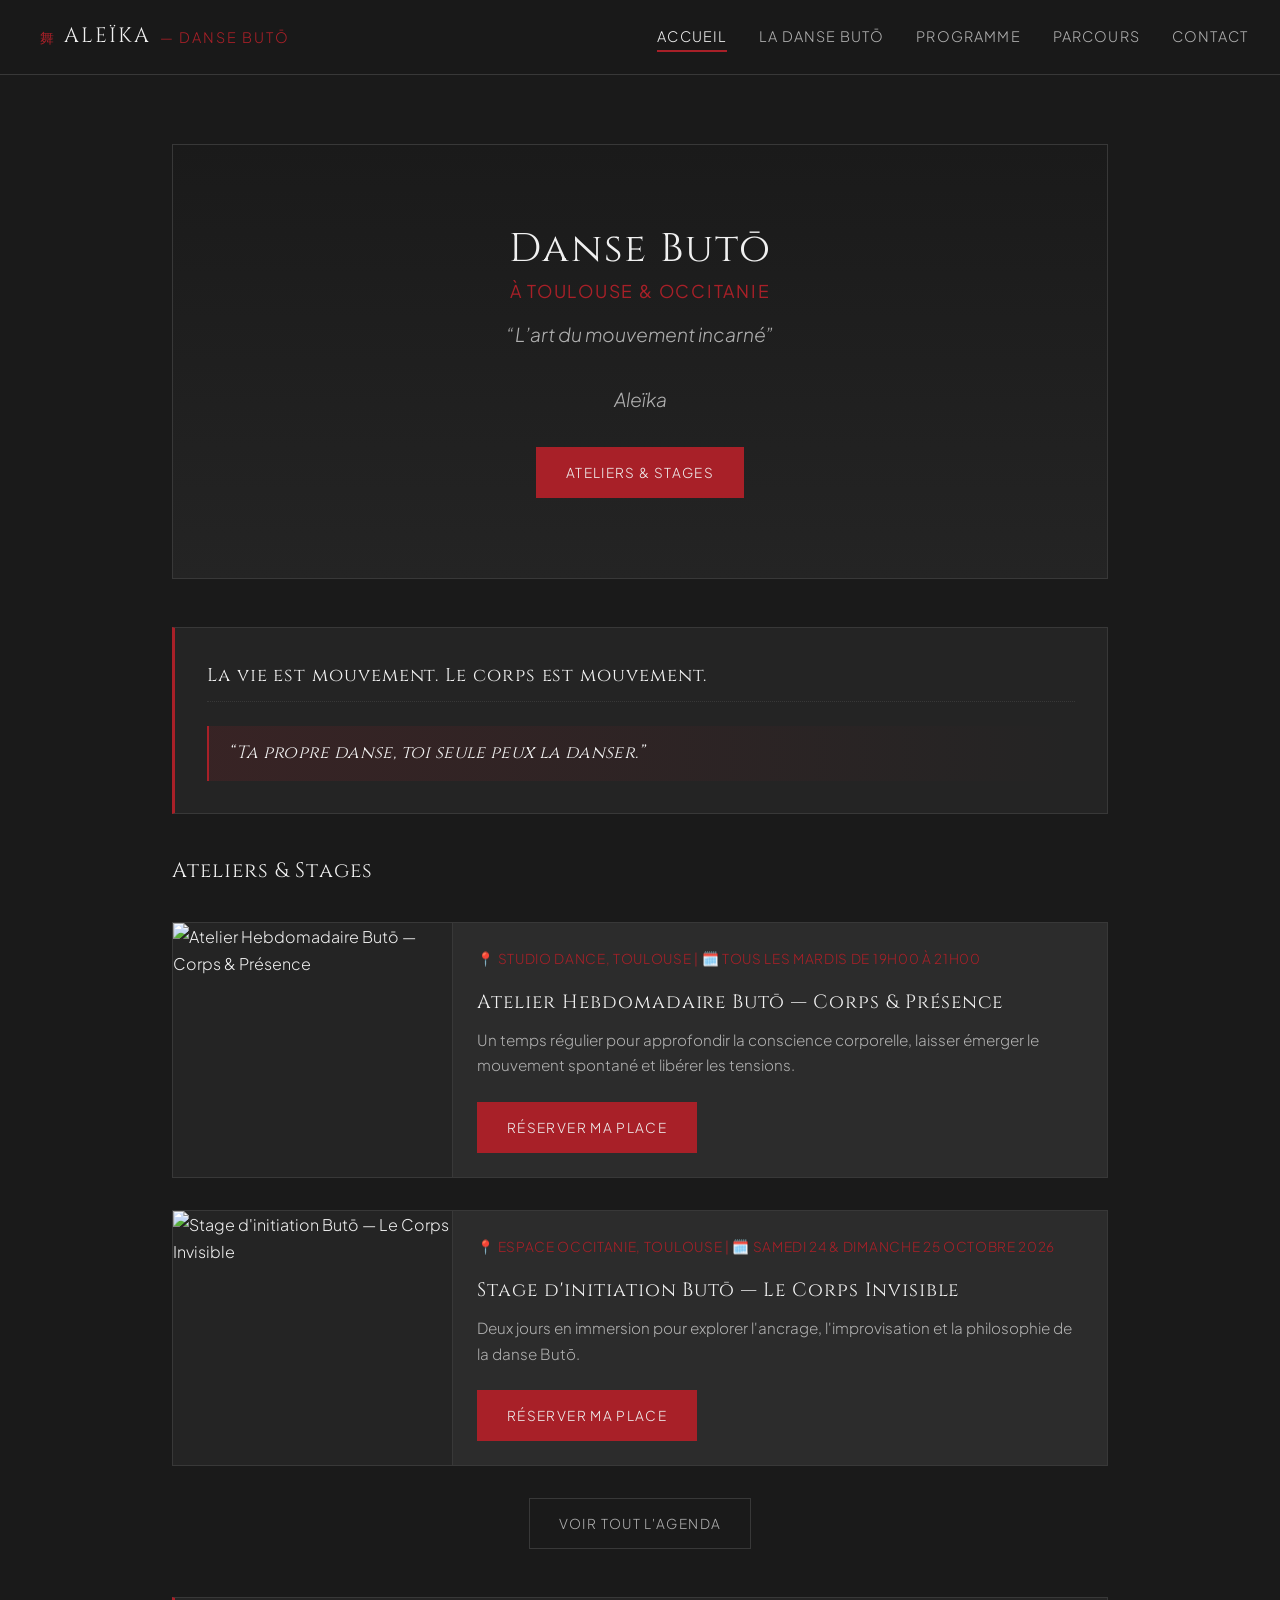
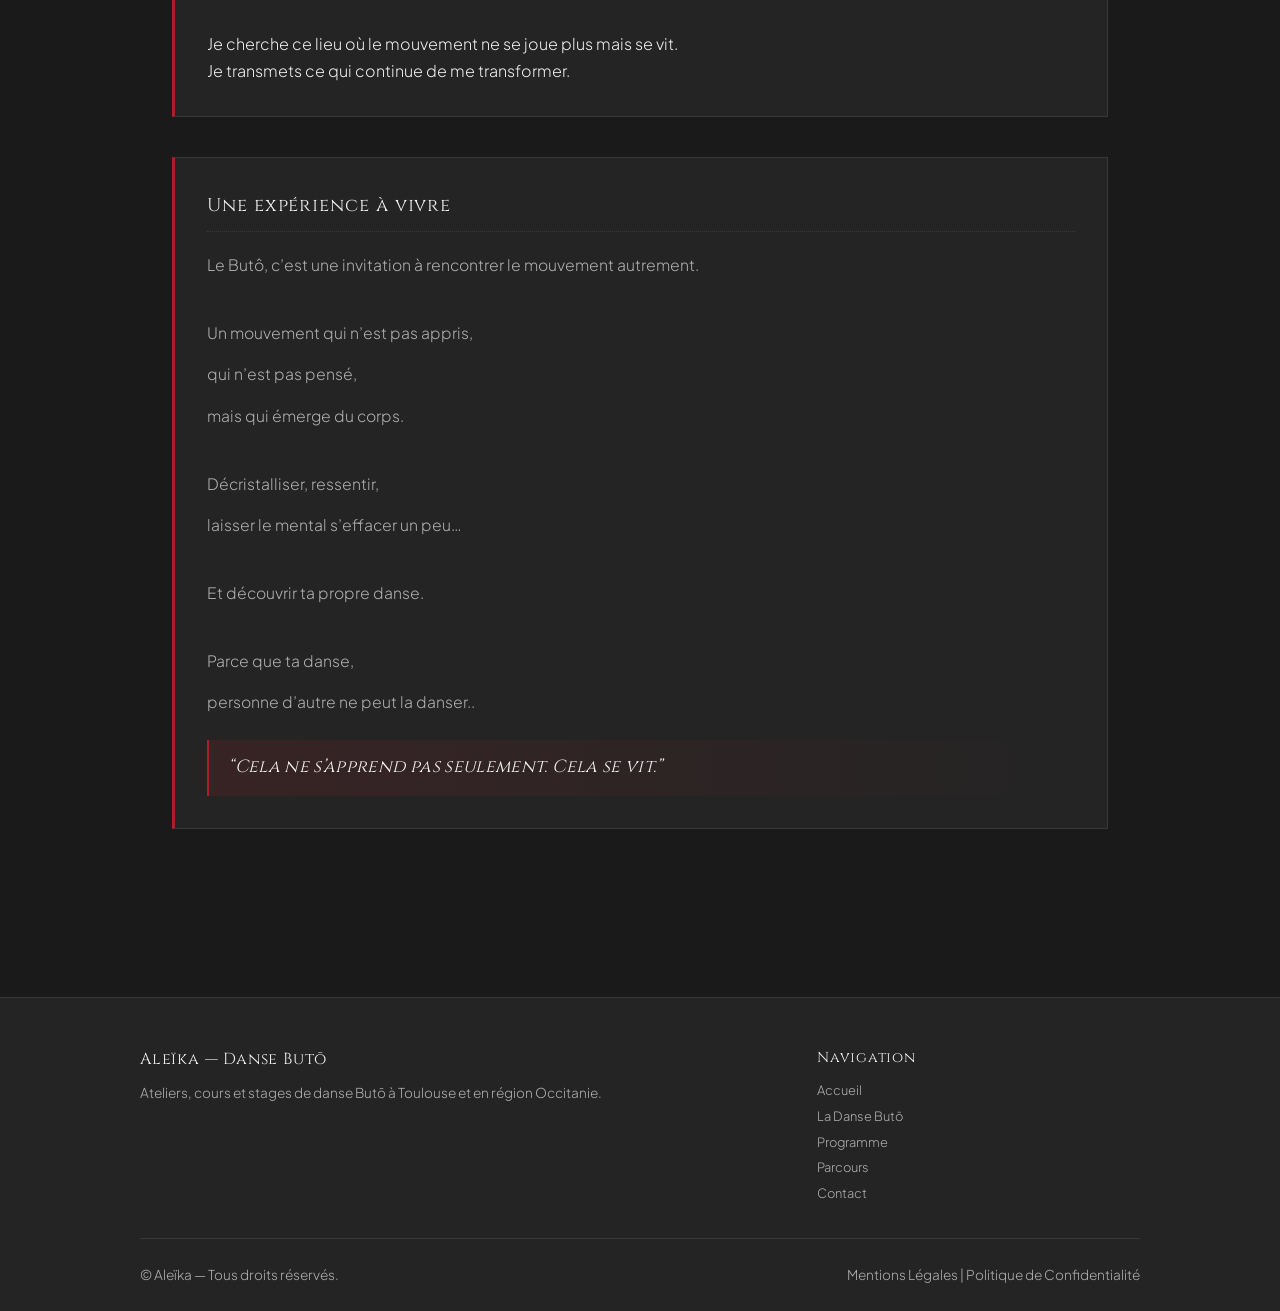
==== commit 46ceff2c: "Update index.html" ====
--- a/index.html
+++ b/index.html
@@ -32,9 +32,6 @@
       <!-- QUOTE BOX 1 : L'écoute du corps -->
       <article class="quote-card">
         <h3 class="quote-title">La vie est mouvement. Le corps est mouvement.</h3>
-        <div class="quote-body">
-          <p>La vie est mouvement. Ton corps est mouvement.</p>
-        </div>
         <div class="quote-highlight">
           “Ta propre danse, toi seule peux la danser.”
         </div>
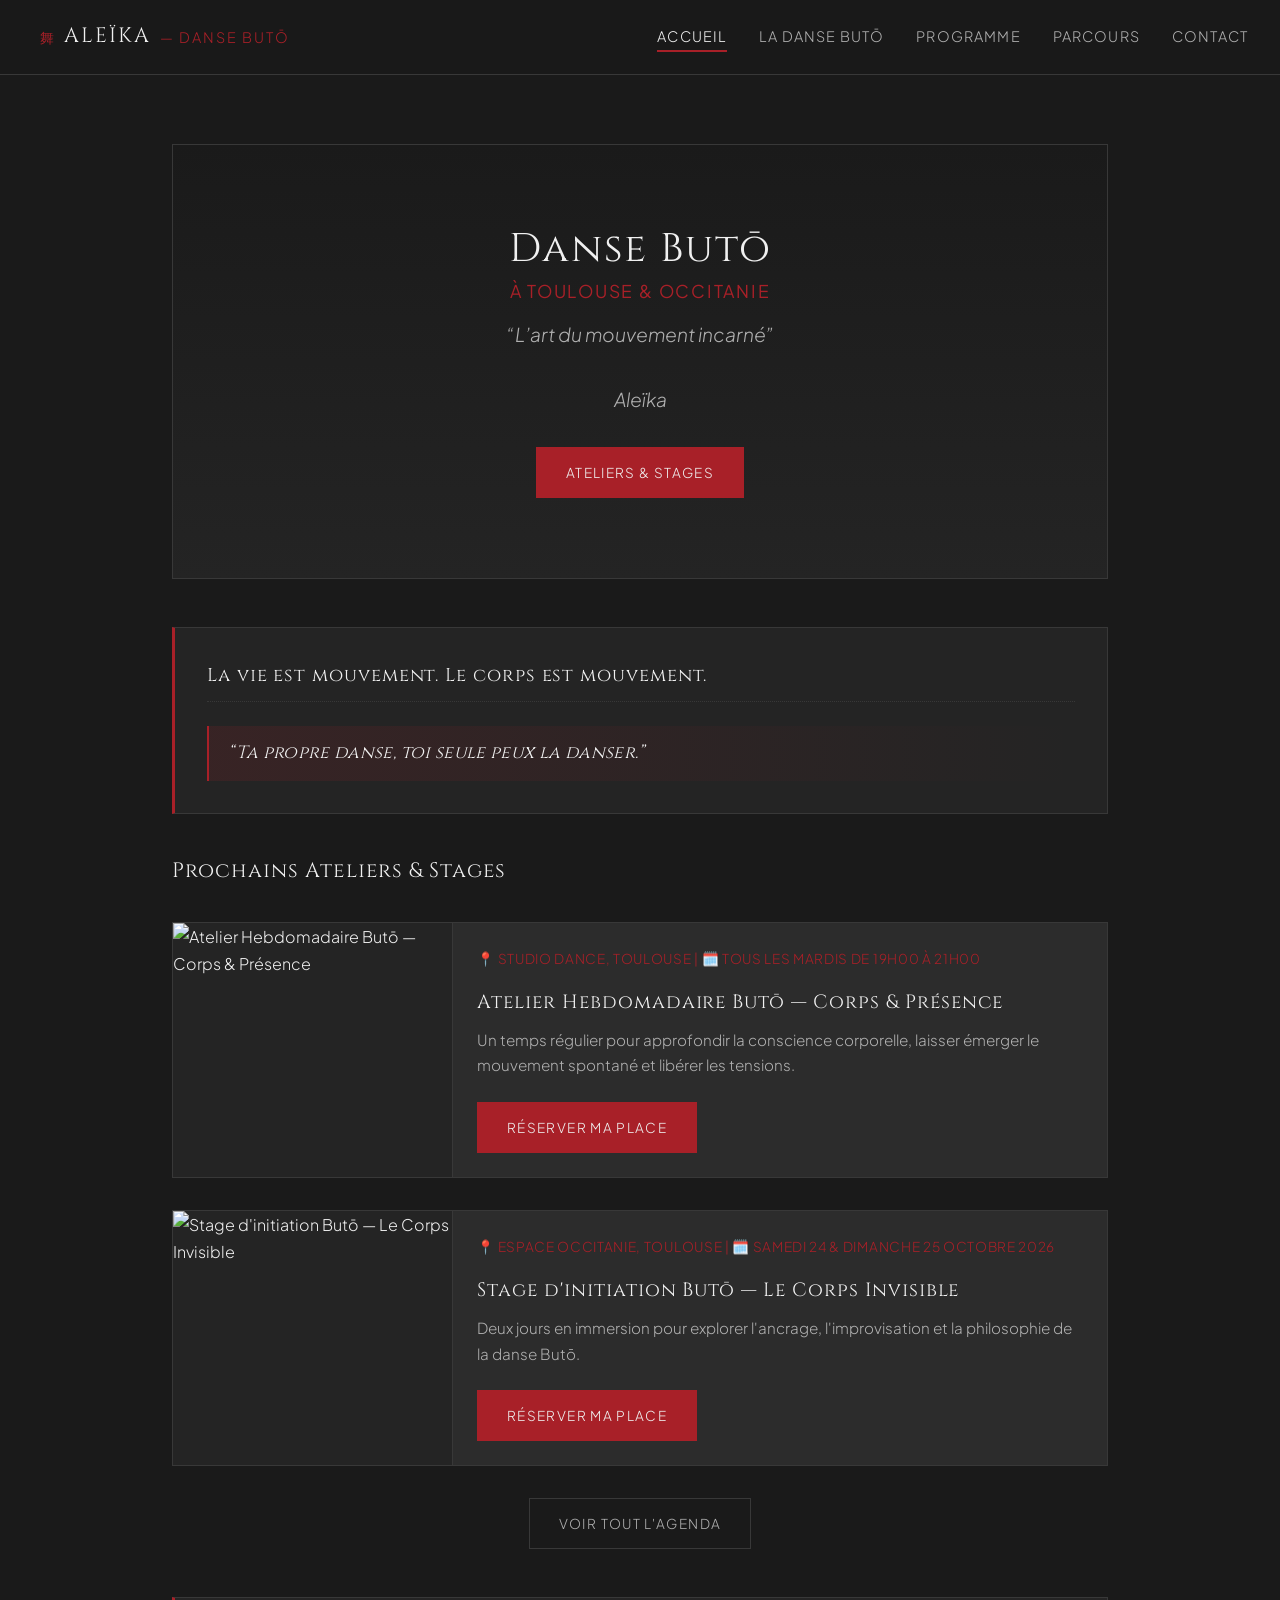
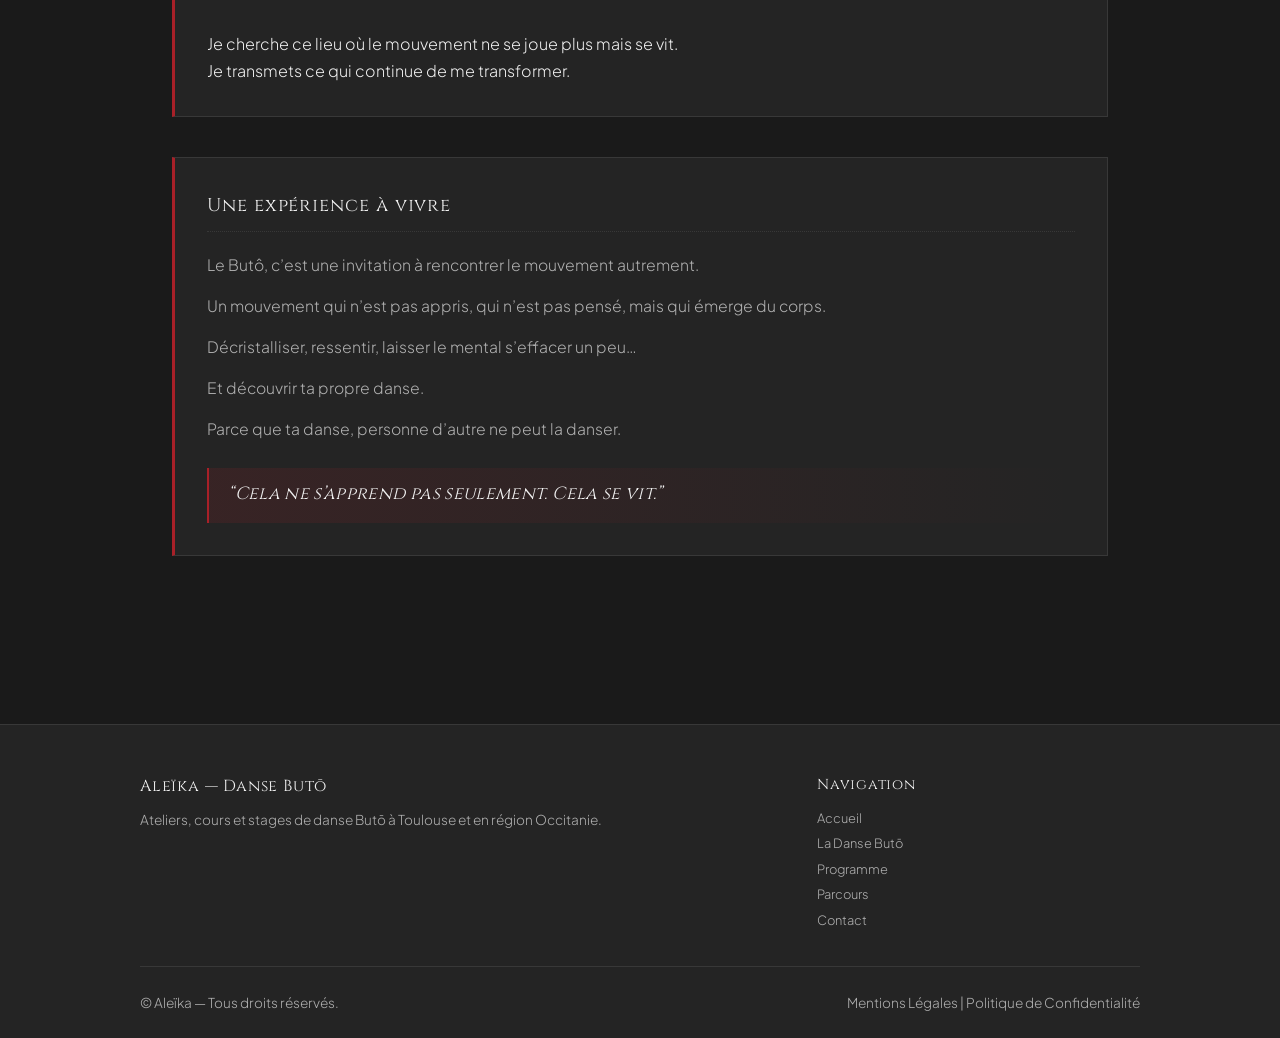
==== commit 2930fa62: "Update index.html" ====
--- a/index.html
+++ b/index.html
@@ -3,23 +3,58 @@
 <head>
   <meta charset="UTF-8">
   <meta name="viewport" content="width=device-width, initial-scale=1.0">
-  <title>Aleïka — Danse Butō à Toulouse & Occitanie</title>
-  <meta name="description" content="Ateliers, cours et stages de danse Butō à Toulouse et en région Occitanie avec Aleïka. L'art du mouvement incarné.">
+  <title>Aleïka — Danse Butō à Toulouse & Occitanie | Ateliers & Stages</title>
+  <meta name="description" content="Ateliers, cours hebdomadaires et stages de danse Butō à Toulouse et en région Occitanie avec Aleïka. Découvrez l'art du mouvement incarné et de la présence.">
+  <link rel="canonical" href="https://buto-aleika.fr/index.html">
   
+  <!-- Open Graph / Facebook -->
+  <meta property="og:type" content="website">
+  <meta property="og:title" content="Aleïka — Danse Butō à Toulouse & Occitanie">
+  <meta property="og:description" content="Ateliers, cours et stages de danse Butō à Toulouse et en région Occitanie avec Aleïka. L'art du mouvement incarné.">
+  <meta property="og:url" content="https://buto-aleika.fr/index.html">
+  <meta property="og:locale" content="fr_FR">
+
+  <!-- Twitter -->
+  <meta name="twitter:card" content="summary_large_image">
+  <meta name="twitter:title" content="Aleïka — Danse Butō à Toulouse & Occitanie">
+  <meta name="twitter:description" content="Ateliers, cours et stages de danse Butō à Toulouse et en région Occitanie avec Aleïka.">
+
+  <!-- Preconnect Fonts -->
   <link rel="preconnect" href="https://fonts.googleapis.com">
   <link rel="preconnect" href="https://fonts.gstatic.com" crossorigin>
   <link href="https://fonts.googleapis.com/css2?family=Cinzel:wght@400;600&family=Noto+Serif+JP:wght@300;400;600&family=Plus+Jakarta+Sans:wght@300;400;500;600&display=swap" rel="stylesheet">
   <link rel="stylesheet" href="style.css">
+
+  <!-- Données Structurées JSON-LD pour le SEO Local -->
+  <script type="application/ld+json">
+  {
+    "@context": "https://schema.org",
+    "@type": "PerformingGroup",
+    "name": "Aleïka — Danse Butō",
+    "description": "Cours, ateliers et stages de danse Butō à Toulouse et en Occitanie.",
+    "location": {
+      "@type": "Place",
+      "address": {
+        "@type": "PostalAddress",
+        "addressLocality": "Toulouse",
+        "addressRegion": "Occitanie",
+        "addressCountry": "FR"
+      }
+    },
+    "url": "https://buto-aleika.fr"
+  }
+  </script>
 </head>
 <body>
 
+  <!-- Injection dynamique du menu via components.js -->
   <div id="main-header"></div>
 
   <main>
     <section class="page-section">
       
       <!-- HERO SECTION -->
-      <div class="hero">
+      <header class="hero">
         <h1 class="page-title-hero">
           Danse Butō
           <span class="location-subtitle">à Toulouse & Occitanie</span>
@@ -27,23 +62,25 @@
         <p class="subtitle">“L’art du mouvement incarné”</p>
         <p class="subtitle brand-name">Aleïka</p>
         <a href="stages-ateliers.html" class="btn">Ateliers & Stages</a>
-      </div>
+      </header>
 
       <!-- QUOTE BOX 1 : L'écoute du corps -->
       <article class="quote-card">
-        <h3 class="quote-title">La vie est mouvement. Le corps est mouvement.</h3>
+        <h2 class="quote-title">La vie est mouvement. Le corps est mouvement.</h2>
         <div class="quote-highlight">
           “Ta propre danse, toi seule peux la danser.”
         </div>
       </article>
 
       <!-- SECTION EVENEMENTS -->
-      <h2 class="section-subtitle">Ateliers & Stages</h2>
-      <div id="home-events-preview" class="events-grid"></div>
-      
-      <div style="text-align: center; margin-top: 2rem; margin-bottom: 3rem;">
-        <a href="stages-ateliers.html" class="btn btn-secondary">Voir tout l'agenda</a>
-      </div>
+      <section aria-labelledby="events-heading">
+        <h2 id="events-heading" class="section-subtitle">Prochains Ateliers & Stages</h2>
+        <div id="home-events-preview" class="events-grid"></div>
+        
+        <div style="text-align: center; margin-top: 2rem; margin-bottom: 3rem;">
+          <a href="stages-ateliers.html" class="btn btn-secondary">Voir tout l'agenda</a>
+        </div>
+      </section>
 
       <!-- QUOTE BOX 2 : La Présence et la Conscience -->
       <article class="quote-card">
@@ -53,26 +90,13 @@
 
       <!-- QUOTE BOX 3 : L'Expérience vécue -->
       <article class="quote-card">
-        <h3 class="quote-title">Une expérience à vivre</h3>
+        <h2 class="quote-title">Une expérience à vivre</h2>
         <div class="quote-body">
           <p>Le Butô, c’est une invitation à rencontrer le mouvement autrement.</p>
-          <br>
-        <p>Un mouvement qui n’est pas appris,</p>
-        <p>qui n’est pas pensé,</p>
-        <p>mais qui émerge du corps.</p>
-          
-        <br>
-          
-        <p>Décristalliser, ressentir,</p>
-        <p>laisser le mental s’effacer un peu…</p>
-          
-        <br>
-      
-        <p>Et découvrir ta propre danse.</p>
-        <br>
-        
-        <p>Parce que ta danse,</p>
-        <p>personne d’autre ne peut la danser..</p>
+          <p>Un mouvement qui n’est pas appris, qui n’est pas pensé, mais qui émerge du corps.</p>
+          <p>Décristalliser, ressentir, laisser le mental s’effacer un peu…</p>
+          <p>Et découvrir ta propre danse.</p>
+          <p>Parce que ta danse, personne d’autre ne peut la danser.</p>
         </div>
         <div class="quote-highlight">
           “Cela ne s’apprend pas seulement. Cela se vit.”
@@ -82,6 +106,7 @@
     </section>
   </main>
 
+  <!-- Injection dynamique du footer via components.js -->
   <div id="main-footer"></div>
 
   <script src="components.js"></script>
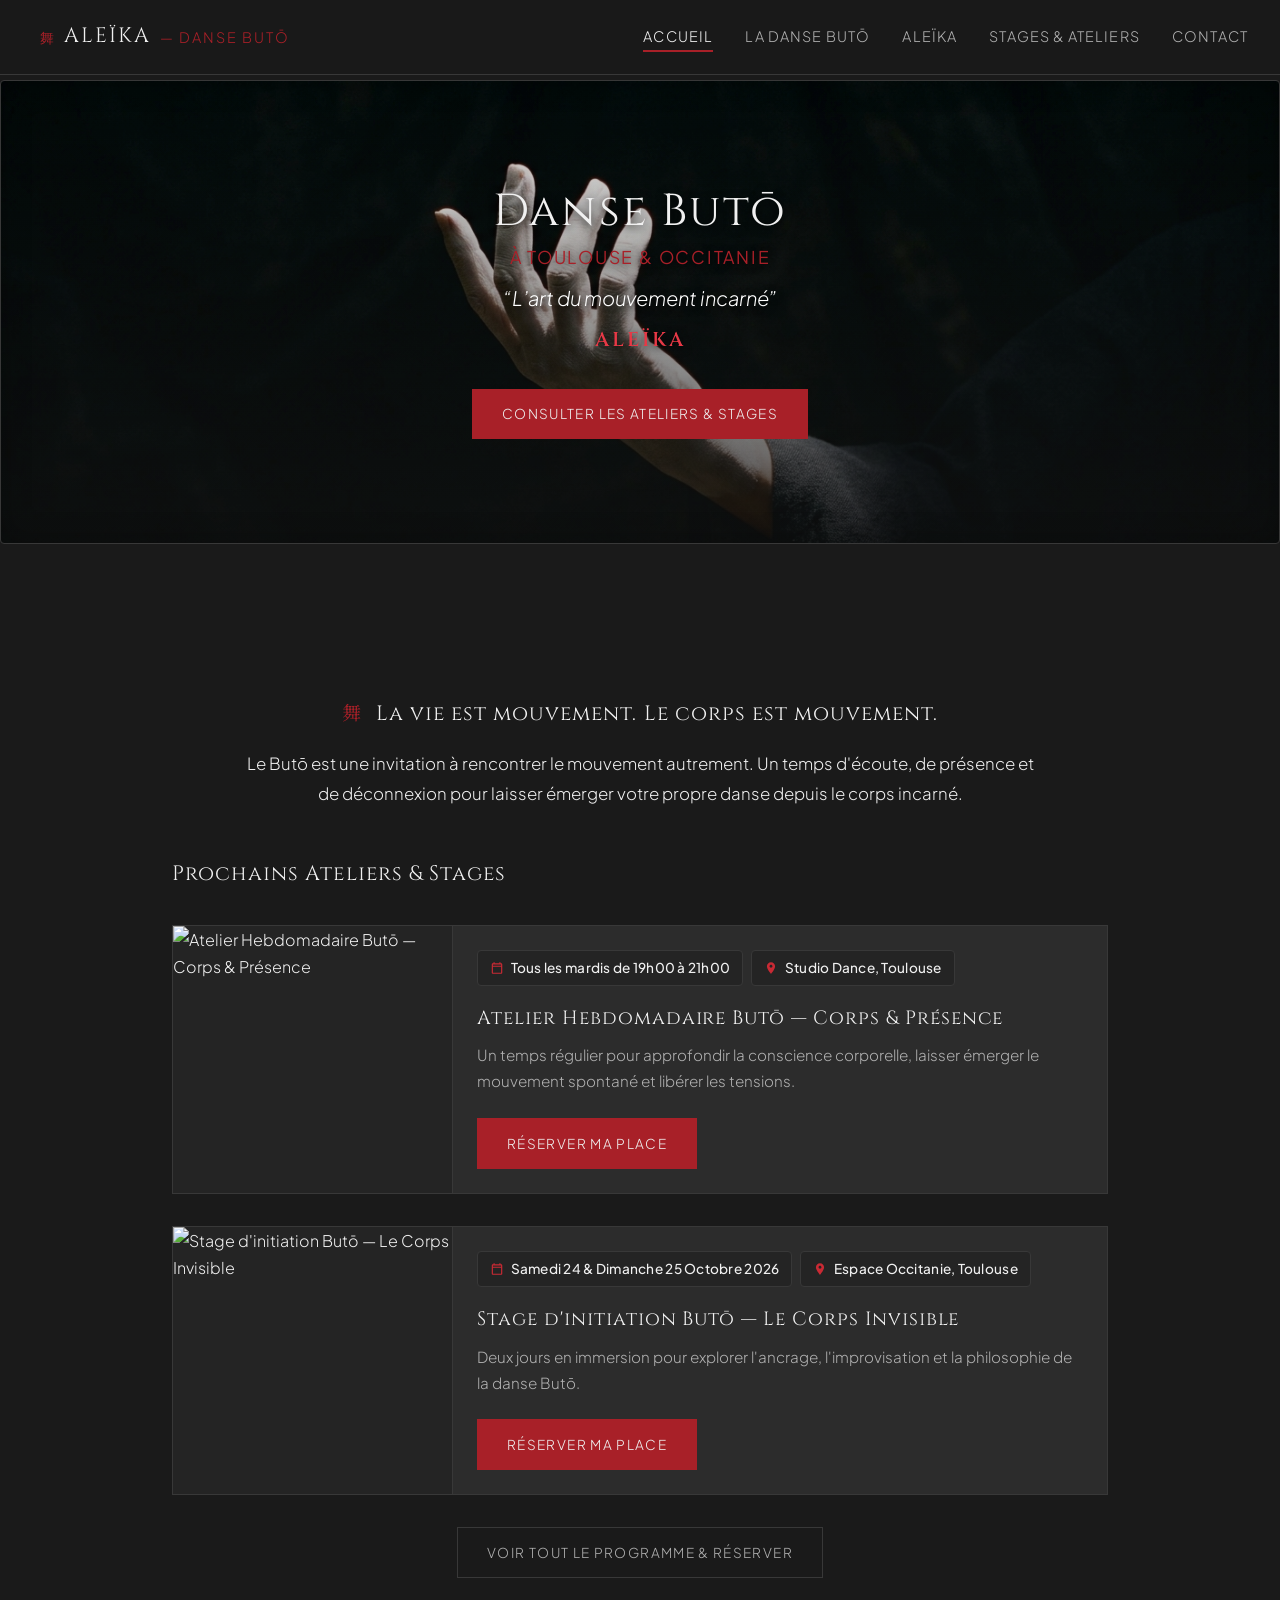
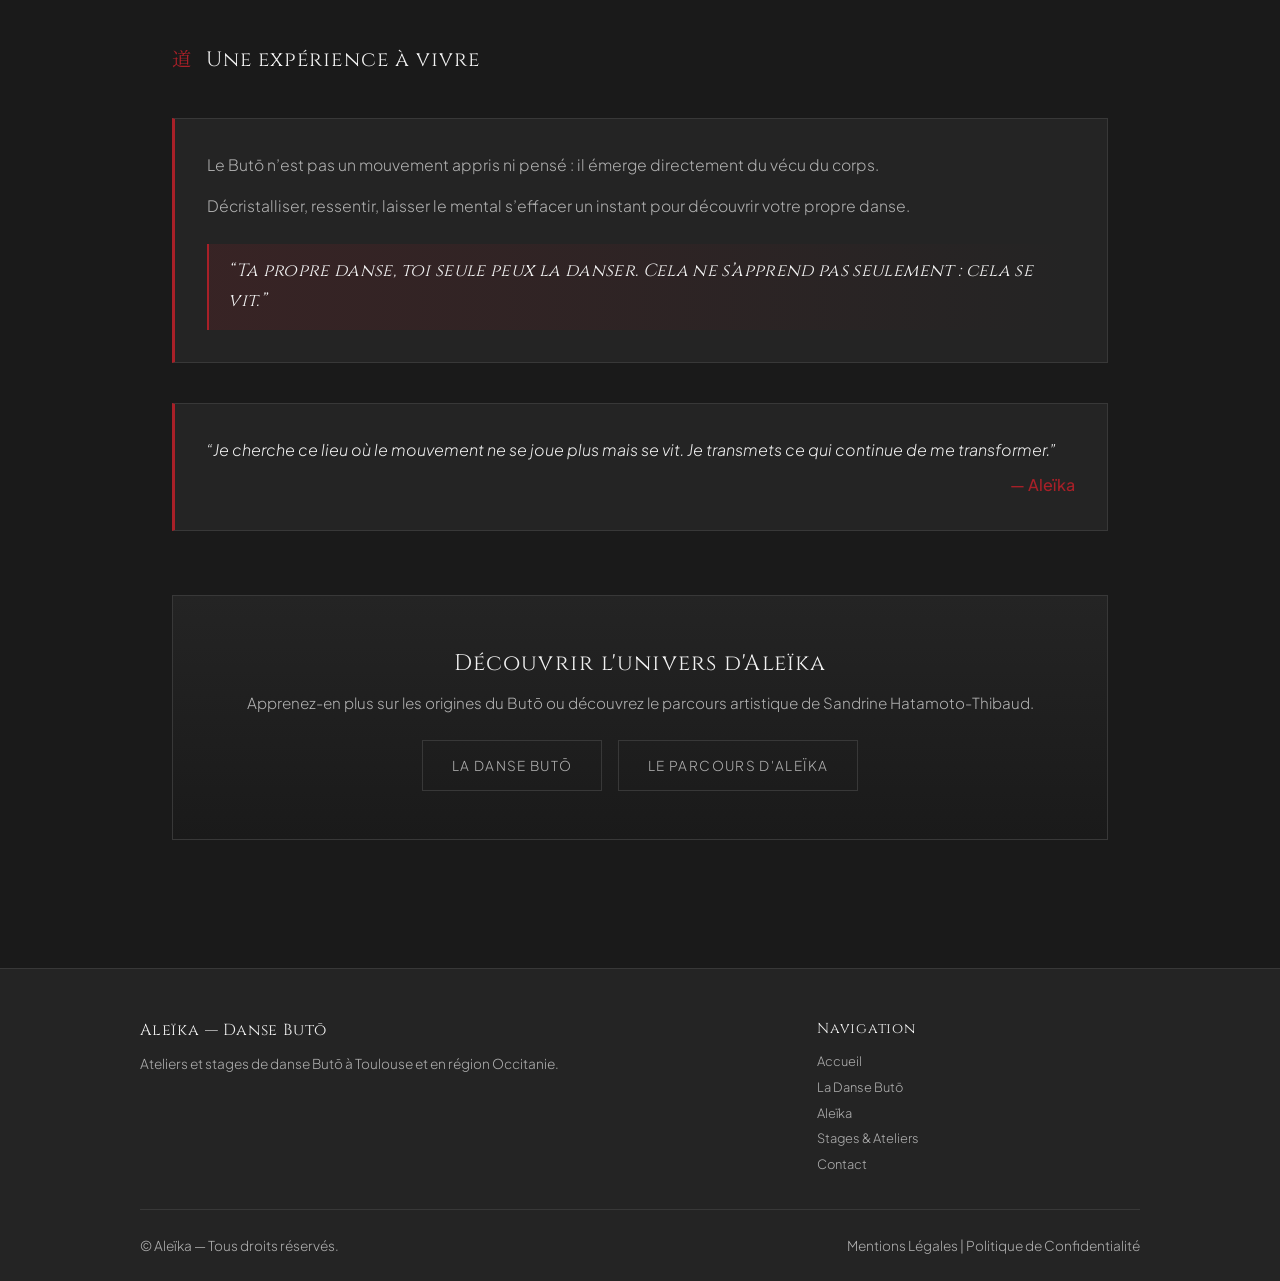
==== commit 46a1169c: "Add files via upload" ====
--- a/index.html
+++ b/index.html
@@ -3,112 +3,124 @@
 <head>
   <meta charset="UTF-8">
   <meta name="viewport" content="width=device-width, initial-scale=1.0">
-  <title>Aleïka — Danse Butō à Toulouse & Occitanie | Ateliers & Stages</title>
-  <meta name="description" content="Ateliers, cours hebdomadaires et stages de danse Butō à Toulouse et en région Occitanie avec Aleïka. Découvrez l'art du mouvement incarné et de la présence.">
+  
+  <!-- SEO de base -->
+  <title>Aleïka — Danse Butō à Toulouse & Occitanie | Ateliers, Cours & Stages</title>
+  <meta name="description" content="Découvrez la danse Butō à Toulouse et en Occitanie avec Aleïka. Ateliers hebdomadaires, stages d'initiation et de perfectionnement au mouvement incarné.">
+  <meta name="keywords" content="Danse Butō, Buto Toulouse, atelier danse Toulouse, stage Buto Occitanie, expression corporelle, corps incarné, Aleïka">
   <link rel="canonical" href="https://buto-aleika.fr/index.html">
-  
-  <!-- Open Graph / Facebook -->
+
+  <!-- Open Graph / Social Media -->
   <meta property="og:type" content="website">
   <meta property="og:title" content="Aleïka — Danse Butō à Toulouse & Occitanie">
-  <meta property="og:description" content="Ateliers, cours et stages de danse Butō à Toulouse et en région Occitanie avec Aleïka. L'art du mouvement incarné.">
+  <meta property="og:description" content="L'art du mouvement incarné. Rejoignez nos ateliers et stages de danse Butō à Toulouse.">
   <meta property="og:url" content="https://buto-aleika.fr/index.html">
   <meta property="og:locale" content="fr_FR">
 
-  <!-- Twitter -->
-  <meta name="twitter:card" content="summary_large_image">
-  <meta name="twitter:title" content="Aleïka — Danse Butō à Toulouse & Occitanie">
-  <meta name="twitter:description" content="Ateliers, cours et stages de danse Butō à Toulouse et en région Occitanie avec Aleïka.">
-
-  <!-- Preconnect Fonts -->
+  <!-- Fonts & Styles -->
   <link rel="preconnect" href="https://fonts.googleapis.com">
   <link rel="preconnect" href="https://fonts.gstatic.com" crossorigin>
   <link href="https://fonts.googleapis.com/css2?family=Cinzel:wght@400;600&family=Noto+Serif+JP:wght@300;400;600&family=Plus+Jakarta+Sans:wght@300;400;500;600&display=swap" rel="stylesheet">
   <link rel="stylesheet" href="style.css">
 
-  <!-- Données Structurées JSON-LD pour le SEO Local -->
+  <!-- Données Structurées JSON-LD (SEO Local & Events) -->
   <script type="application/ld+json">
   {
     "@context": "https://schema.org",
-    "@type": "PerformingGroup",
+    "@type": "DanceGroup",
     "name": "Aleïka — Danse Butō",
-    "description": "Cours, ateliers et stages de danse Butō à Toulouse et en Occitanie.",
-    "location": {
-      "@type": "Place",
-      "address": {
-        "@type": "PostalAddress",
-        "addressLocality": "Toulouse",
-        "addressRegion": "Occitanie",
-        "addressCountry": "FR"
-      }
+    "url": "https://buto-aleika.fr",
+    "description": "Ateliers, cours et stages de danse Butō à Toulouse et en région Occitanie.",
+    "address": {
+      "@type": "PostalAddress",
+      "addressLocality": "Toulouse",
+      "addressRegion": "Occitanie",
+      "addressCountry": "FR"
     },
-    "url": "https://buto-aleika.fr"
+    "founder": {
+      "@type": "Person",
+      "name": "Sandrine Hatamoto-Thibaud",
+      "alternateName": "Aleïka"
+    }
   }
   </script>
 </head>
 <body>
 
-  <!-- Injection dynamique du menu via components.js -->
+  <!-- Menu dynamique généré par components.js -->
   <div id="main-header"></div>
 
   <main>
-    <section class="page-section">
+    <!-- HERO SECTION -->
+    <section class="hero" aria-label="Présentation principale">
+      <h1 class="page-title-hero">
+        Danse Butō
+        <span class="location-subtitle">à Toulouse & Occitanie</span>
+      </h1>
+      <p class="subtitle">“L’art du mouvement incarné”</p>
+      <p class="subtitle brand-name">Aleïka</p>
+      <a href="stages-ateliers.html" class="btn">Consulter les Ateliers & Stages</a>
+    </section>
+
+    <div class="page-section">
       
-      <!-- HERO SECTION -->
-      <header class="hero">
-        <h1 class="page-title-hero">
-          Danse Butō
-          <span class="location-subtitle">à Toulouse & Occitanie</span>
-        </h1>
-        <p class="subtitle">“L’art du mouvement incarné”</p>
-        <p class="subtitle brand-name">Aleïka</p>
-        <a href="stages-ateliers.html" class="btn">Ateliers & Stages</a>
-      </header>
+      <!-- ACCROCHE & ESSENCE -->
+      <section class="intro-summary" style="text-align: center; max-width: 800px; margin: 0 auto 3rem auto;">
+        <h2 class="section-subtitle"><span class="kanji-accent">舞</span> La vie est mouvement. Le corps est mouvement.</h2>
+        <p class="lead-text">
+          Le Butō est une invitation à rencontrer le mouvement autrement. Un temps d'écoute, de présence et de déconnexion pour laisser émerger votre propre danse depuis le corps incarné.
+        </p>
+      </section>
 
-      <!-- QUOTE BOX 1 : L'écoute du corps -->
-      <article class="quote-card">
-        <h2 class="quote-title">La vie est mouvement. Le corps est mouvement.</h2>
-        <div class="quote-highlight">
-          “Ta propre danse, toi seule peux la danser.”
-        </div>
-      </article>
-
-      <!-- SECTION EVENEMENTS -->
+      <!-- PROCHAINS ÉVÉNEMENTS (CALL TO ACTION DIRECT) -->
       <section aria-labelledby="events-heading">
         <h2 id="events-heading" class="section-subtitle">Prochains Ateliers & Stages</h2>
+        
+        <!-- Injection dynamique des 2 prochains événements via components.js -->
         <div id="home-events-preview" class="events-grid"></div>
         
-        <div style="text-align: center; margin-top: 2rem; margin-bottom: 3rem;">
-          <a href="stages-ateliers.html" class="btn btn-secondary">Voir tout l'agenda</a>
+        <div style="text-align: center; margin-top: 2rem; margin-bottom: 4rem;">
+          <a href="stages-ateliers.html" class="btn btn-secondary">Voir tout le programme & réserver</a>
         </div>
       </section>
 
-      <!-- QUOTE BOX 2 : La Présence et la Conscience -->
-      <article class="quote-card">
-        <p>Je cherche ce lieu où le mouvement ne se joue plus mais se vit.</p>
-        <p>Je transmets ce qui continue de me transformer.</p>
-      </article>
+      <!-- BLOC POÉTIQUE & PHILOSOPHIE -->
+      <section aria-labelledby="experience-heading">
+        <h2 id="experience-heading" class="section-subtitle"><span class="kanji-accent">道</span> Une expérience à vivre</h2>
+        
+        <article class="quote-card style-poetic">
+          <div class="quote-body">
+            <p>Le Butō n’est pas un mouvement appris ni pensé : il émerge directement du vécu du corps.</p>
+            <p>Décristalliser, ressentir, laisser le mental s’effacer un instant pour découvrir votre propre danse.</p>
+          </div>
+          <div class="quote-highlight">
+            “Ta propre danse, toi seule peux la danser. Cela ne s’apprend pas seulement : cela se vit.”
+          </div>
+        </article>
 
-      <!-- QUOTE BOX 3 : L'Expérience vécue -->
-      <article class="quote-card">
-        <h2 class="quote-title">Une expérience à vivre</h2>
-        <div class="quote-body">
-          <p>Le Butô, c’est une invitation à rencontrer le mouvement autrement.</p>
-          <p>Un mouvement qui n’est pas appris, qui n’est pas pensé, mais qui émerge du corps.</p>
-          <p>Décristalliser, ressentir, laisser le mental s’effacer un peu…</p>
-          <p>Et découvrir ta propre danse.</p>
-          <p>Parce que ta danse, personne d’autre ne peut la danser.</p>
+        <article class="quote-card" style="margin-top: 1.5rem;">
+          <p><em>“Je cherche ce lieu où le mouvement ne se joue plus mais se vit. Je transmets ce qui continue de me transformer.”</em></p>
+          <p style="text-align: right; margin-top: 0.5rem; color: var(--accent-carmine); font-weight: 500;">— Aleïka</p>
+        </article>
+      </section>
+
+      <!-- BLOC EN SAVOIR PLUS (MAILLAGE INTERNE SEO) -->
+      <section class="cta-block" style="margin-top: 4rem;">
+        <h3>Découvrir l'univers d'Aleïka</h3>
+        <p>Apprenez-en plus sur les origines du Butō ou découvrez le parcours artistique de Sandrine Hatamoto-Thibaud.</p>
+        <div style="display: flex; gap: 1rem; justify-content: center; flex-wrap: wrap;">
+          <a href="la-danse-buto.html" class="btn btn-secondary">La Danse Butō</a>
+          <a href="parcours.html" class="btn btn-secondary">Le Parcours d'Aleïka</a>
         </div>
-        <div class="quote-highlight">
-          “Cela ne s’apprend pas seulement. Cela se vit.”
-        </div>
-      </article>
+      </section>
 
-    </section>
+    </div>
   </main>
 
-  <!-- Injection dynamique du footer via components.js -->
+  <!-- Footer dynamique généré par components.js -->
   <div id="main-footer"></div>
 
+  <!-- JS Principal -->
   <script src="components.js"></script>
 </body>
-</html>
+</html>
--- a/style.css
+++ b/style.css
@@ -277,25 +277,72 @@
 /* ==========================================================================
    6. SECTIONS SPECIFIQUES
    ========================================================================== */
+/* ==========================================================================
+   HERO SECTION OPTIMISÉE (Ajustement luminosité & cadrage haut)
+   ========================================================================== */
 .hero {
+  position: relative;
   text-align: center;
-  padding: 5rem 1rem;
-  background: linear-gradient(180deg, var(--bg-main) 0%, var(--bg-surface) 100%);
+  padding: 6.5rem 1.5rem;
+  /* Overlay adouci (transparence de 30% à 70%) + alignement en HAUT de l'image (top center) */
+  background: 
+    linear-gradient(180deg, rgba(18, 18, 18, 0.10) 0%, rgba(18, 18, 18, 0.72) 100%),
+    url('main.jfif') top center / cover no-repeat;
   border: 1px solid var(--border-color);
   margin-bottom: 3rem;
-}
-
-.hero h1 {
-  font-size: 2.5rem;
-  margin-bottom: 1rem;
+  border-radius: 4px;
+  overflow: hidden;
+  box-shadow: inset 0 0 30px rgba(0, 0, 0, 0.3);
+  display: flex;
+  flex-direction: column;
+  align-items: center;
+  justify-content: center;
+}
+
+.hero .page-title-hero {
+  font-size: 2.8rem;
+  margin-bottom: 0.8rem;
   line-height: 1.2;
+  /* Ombres portées renforcées pour maintenir une excellente lisibilité sur fond plus clair */
+  text-shadow: 0 2px 10px rgba(0, 0, 0, 0.95);
+}
+
+.hero .location-subtitle {
+  text-shadow: 0 2px 8px rgba(0, 0, 0, 0.95);
 }
 
 .hero .subtitle {
-  font-size: 1.2rem;
-  color: var(--text-muted);
+  font-size: 1.25rem;
+  color: #ffffff;
   font-style: italic;
+  margin-bottom: 0.5rem;
+  text-shadow: 0 2px 8px rgba(0, 0, 0, 0.95);
+}
+
+.hero .brand-name {
+  font-family: var(--font-title);
+  letter-spacing: 0.15em;
+  text-transform: uppercase;
+  color: #e63946; /* Rouge carmin plus lumineux pour ressortir sur la photo */
+  font-weight: 600;
   margin-bottom: 2rem;
+  font-style: normal;
+  text-shadow: 0 2px 8px rgba(0, 0, 0, 0.95);
+}
+
+/* Adaptation Responsive */
+@media (max-width: 768px) {
+  .hero {
+    padding: 5rem 1rem 4rem 1rem;
+  }
+
+  .hero .page-title-hero {
+    font-size: 2.1rem;
+  }
+
+  .hero .subtitle {
+    font-size: 1.05rem;
+  }
 }
 
 /* --- CARTES CITATIONS --- */
@@ -407,12 +454,41 @@
   margin-bottom: 0.5rem;
 }
 
+/* --- LISIBILITÉ LIEU ET DATE (EVENT META) --- */
 .event-meta {
+  display: flex;
+  flex-direction: column;
+  gap: 0.5rem;
+  margin-bottom: 1rem;
+}
+
+@media (min-width: 500px) {
+  .event-meta {
+    flex-direction: row;
+    flex-wrap: wrap;
+    align-items: center;
+  }
+}
+
+.event-meta-item {
+  display: inline-flex;
+  align-items: center;
+  gap: 0.4rem;
   font-size: 0.85rem;
-  color: var(--accent-carmine);
-  margin-bottom: 1rem;
-  text-transform: uppercase;
-  letter-spacing: 0.05em;
+  font-weight: 500;
+  color: var(--text-main); /* Utilisation du blanc cassé lumineux (#f0f0f0) */
+  background-color: var(--bg-surface); /* Fond légèrement plus clair pour détacher l'élément */
+  padding: 0.35rem 0.75rem;
+  border-radius: 4px;
+  border: 1px solid var(--border-color);
+  letter-spacing: 0.02em;
+}
+
+.event-meta-item svg {
+  width: 14px;
+  height: 14px;
+  fill: var(--accent-hover); /* Accentuation rouge vive sur les icônes uniquement */
+  flex-shrink: 0;
 }
 
 .event-desc {
@@ -537,11 +613,14 @@
   margin-bottom: 2rem;
 }
 
+/* ==========================================================================
+   MISE EN VALEUR DE LA GRILLE DES 3 PILIERS
+   ========================================================================== */
 .pillars-grid {
   display: grid;
   grid-template-columns: 1fr;
-  gap: 1.5rem;
-  margin: 2rem 0;
+  gap: 1.8rem;
+  margin: 2.5rem 0;
 }
 
 @media (min-width: 768px) {
@@ -551,32 +630,65 @@
 }
 
 .pillar-card {
-  background-color: var(--bg-surface);
-  border: 1px solid var(--border-color);
-  padding: 1.8rem 1.2rem;
-  text-align: center;
-  transition: border-color 0.3s ease;
+  position: relative;
+  background-color: var(--bg-card);
+  border: 1px solid var(--border-color);
+  border-top: 3px solid var(--accent-carmine); /* Ligne d'accent supérieure */
+  padding: 2.2rem 1.5rem 1.8rem 1.5rem;
+  text-align: left;
+  transition: transform 0.3s ease, border-color 0.3s ease, box-shadow 0.3s ease;
+  overflow: hidden;
 }
 
 .pillar-card:hover {
-  border-color: var(--accent-carmine);
-}
-
-.pillar-icon {
-  font-size: 2rem;
+  transform: translateY(-4px);
+  border-color: var(--accent-hover);
+  box-shadow: 0 8px 24px rgba(0, 0, 0, 0.4);
+}
+
+/* Grand chiffre stylized en filigrane en arrière-plan */
+.pillar-number {
+  position: absolute;
+  top: -10px;
+  right: 10px;
+  font-family: var(--font-title);
+  font-size: 4.5rem;
+  font-weight: 600;
+  color: rgba(255, 255, 255, 0.04);
+  line-height: 1;
+  pointer-events: none;
+}
+
+.pillar-card h3 {
+  font-family: var(--font-title);
+  font-size: 1.1rem;
+  color: var(--text-main);
+  text-transform: uppercase;
+  letter-spacing: 0.08em;
+  margin-bottom: 1rem;
+  padding-bottom: 0.5rem;
+  border-bottom: 1px dotted var(--border-color);
+}
+
+.pillar-subtitle {
+  font-family: var(--font-title);
+  color: var(--accent-carmine);
+  font-size: 0.9rem;
+  font-weight: 600;
   margin-bottom: 0.8rem;
-}
-
-.pillar-card h3 {
-  font-size: 1.05rem;
-  color: var(--text-main);
-  margin-bottom: 0.8rem;
+  text-transform: uppercase;
+  letter-spacing: 0.05em;
 }
 
 .pillar-card p {
-  font-size: 0.9rem;
+  font-size: 0.92rem;
   color: var(--text-muted);
-  line-height: 1.6;
+  line-height: 1.7;
+  margin-bottom: 0.4rem;
+}
+
+.pillar-card p strong {
+  color: var(--text-main);
 }
 
 .audience-box {
@@ -630,3 +742,91 @@
   margin-bottom: 1.5rem;
   font-size: 0.95rem;
 }
+
+/* ==========================================================================
+   FORMULAIRE DE CONTACT
+   ========================================================================== */
+.contact-grid {
+  display: grid;
+  grid-template-columns: 1fr;
+  gap: 2.5rem;
+  margin-top: 2rem;
+}
+
+@media (min-width: 850px) {
+  .contact-grid {
+    grid-template-columns: 3fr 2fr;
+  }
+}
+
+.contact-form {
+  background-color: var(--bg-surface);
+  border: 1px solid var(--border-color);
+  padding: 2rem;
+  display: flex;
+  flex-direction: column;
+  gap: 1.2rem;
+}
+
+.form-row {
+  display: grid;
+  grid-template-columns: 1fr;
+  gap: 1.2rem;
+}
+
+@media (min-width: 600px) {
+  .form-row {
+    grid-template-columns: 1fr 1fr;
+  }
+}
+
+.form-group {
+  display: flex;
+  flex-direction: column;
+  gap: 0.4rem;
+}
+
+.form-group label {
+  font-size: 0.85rem;
+  text-transform: uppercase;
+  letter-spacing: 0.05em;
+  color: var(--text-main);
+}
+
+.form-group input,
+.form-group textarea {
+  background-color: var(--bg-main);
+  border: 1px solid var(--border-color);
+  color: var(--text-main);
+  padding: 0.8rem 1rem;
+  font-family: var(--font-body);
+  font-size: 0.95rem;
+  transition: border-color 0.3s ease;
+  outline: none;
+}
+
+.form-group input:focus,
+.form-group textarea:focus {
+  border-color: var(--accent-carmine);
+}
+
+.form-group textarea {
+  resize: vertical;
+}
+
+/* ==========================================================================
+   LAYOUT PAGE STAGES & ATELIERS (2 COLONNES)
+   ========================================================================== */
+.stages-layout {
+  display: grid;
+  grid-template-columns: 1fr;
+  gap: 2rem;
+  margin-top: 2rem;
+}
+
+@media (min-width: 900px) {
+  .stages-layout {
+    grid-template-columns: 2fr 1fr;
+    align-items: start;
+  }
+}
